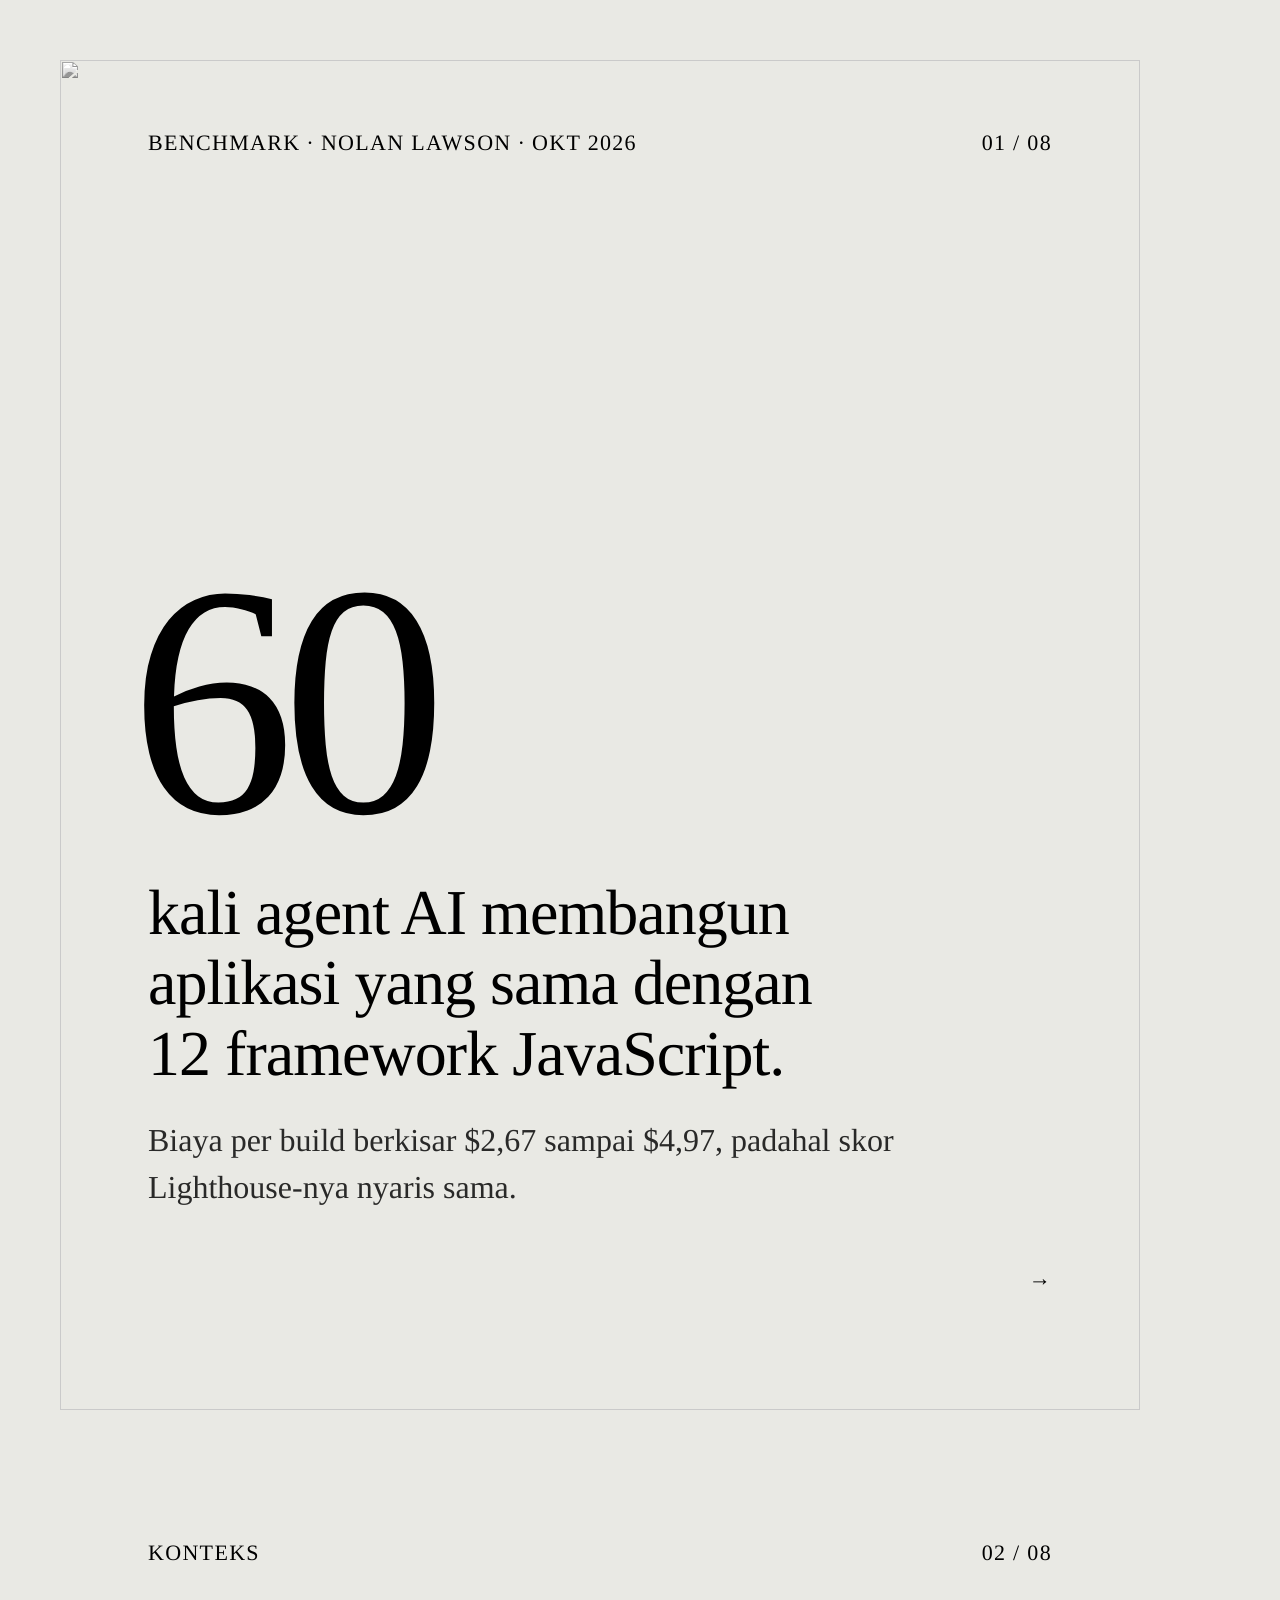
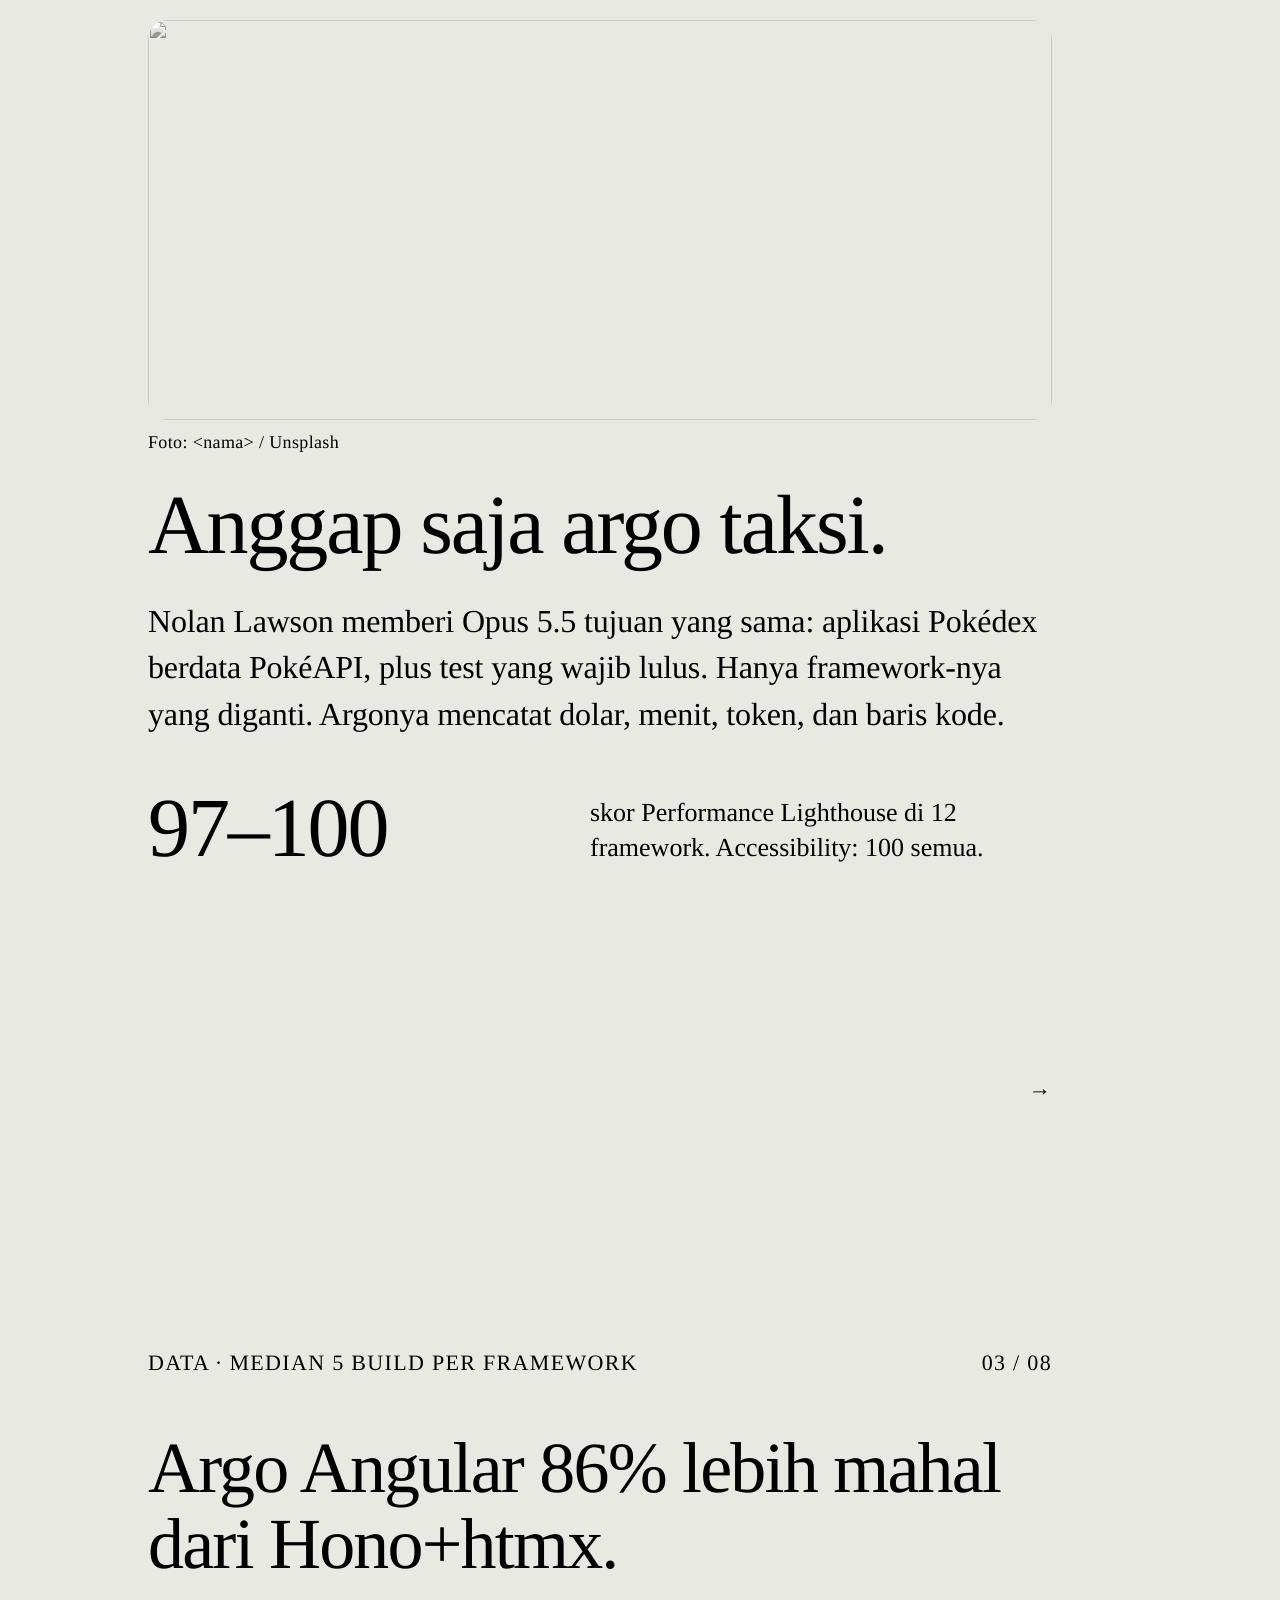
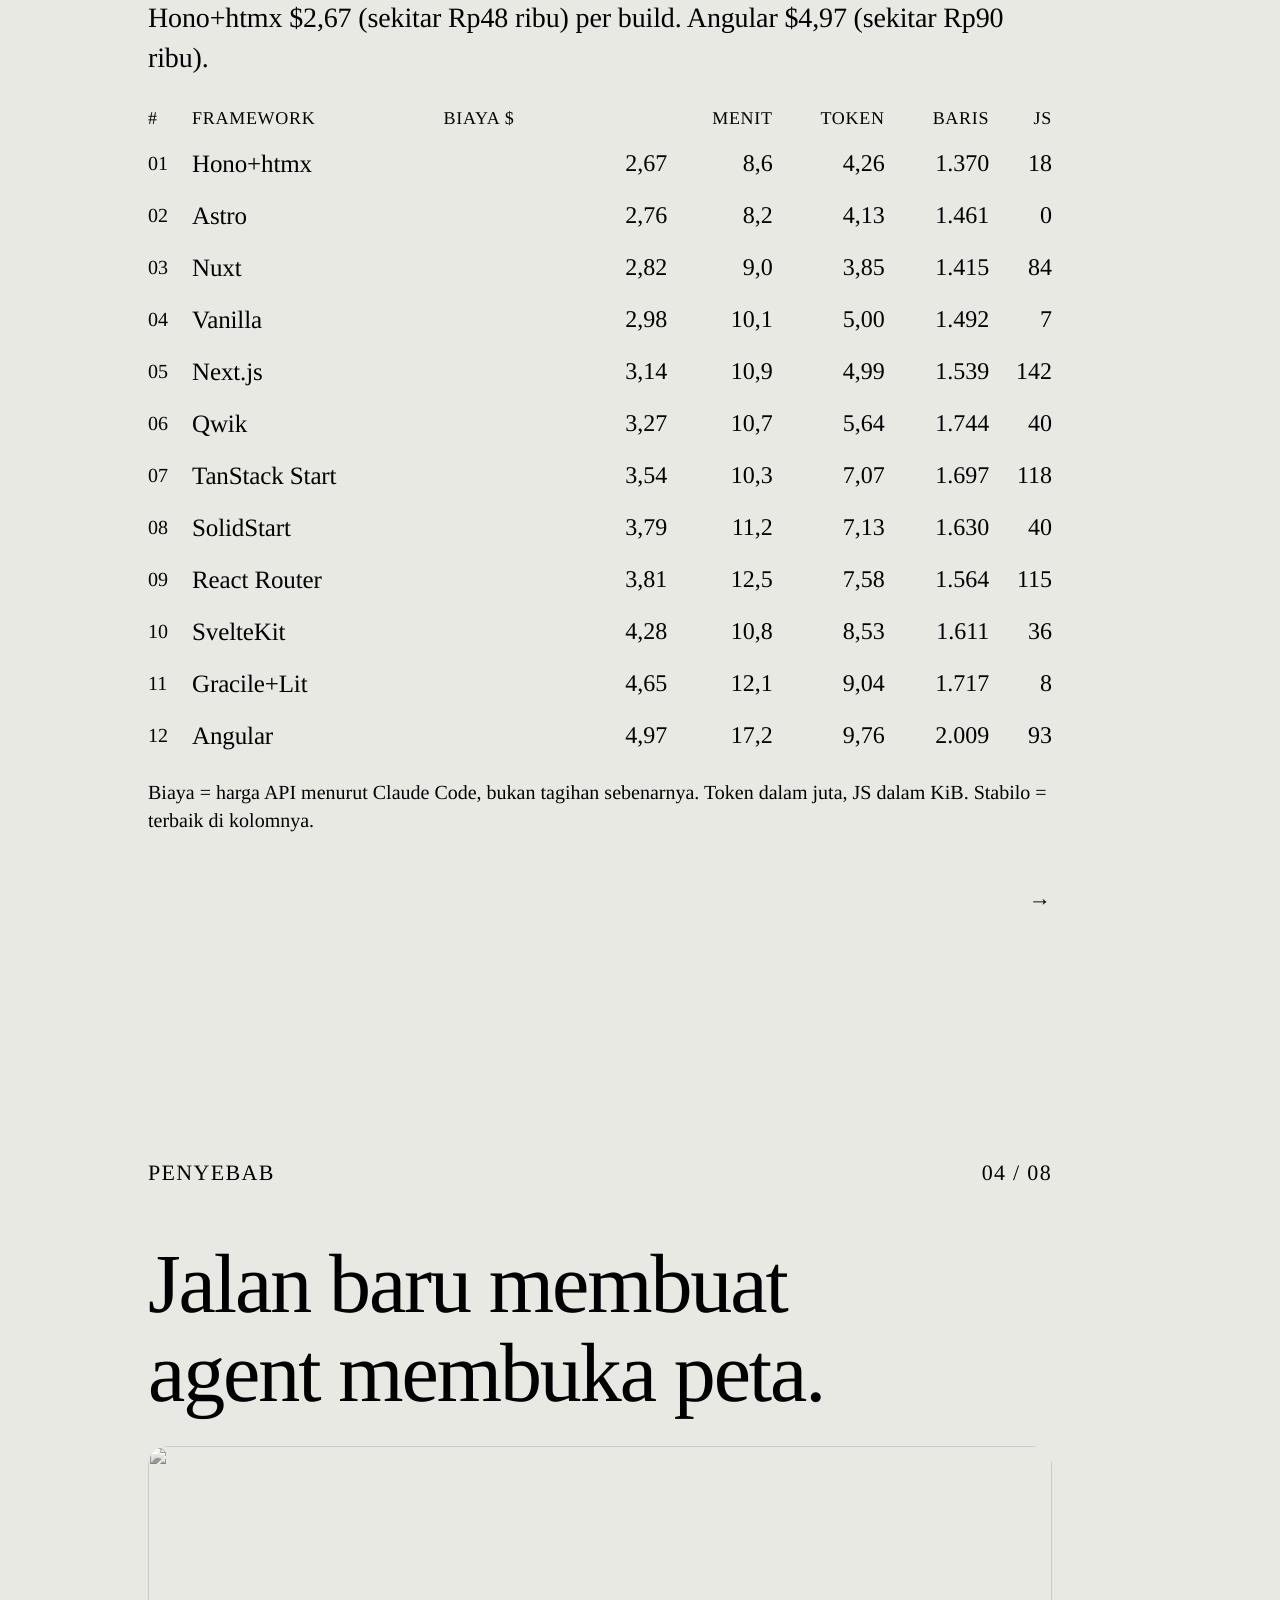
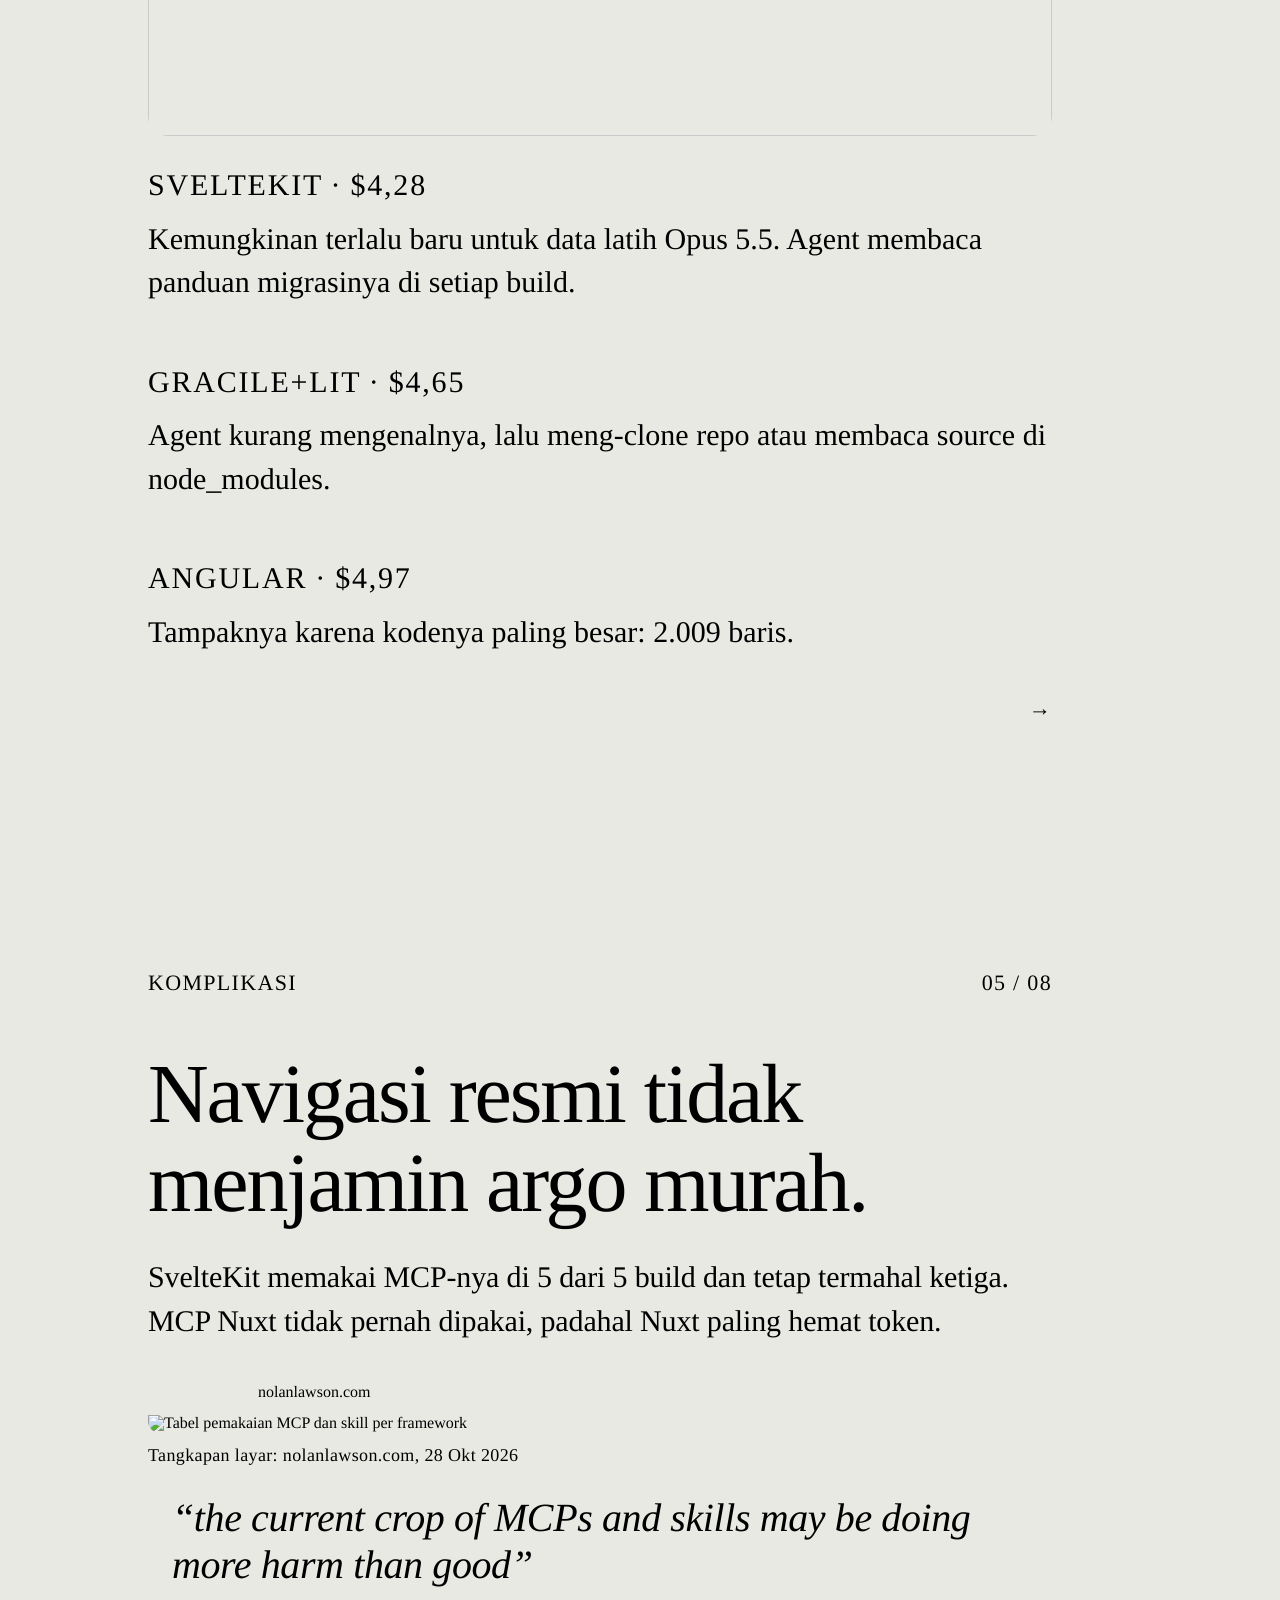
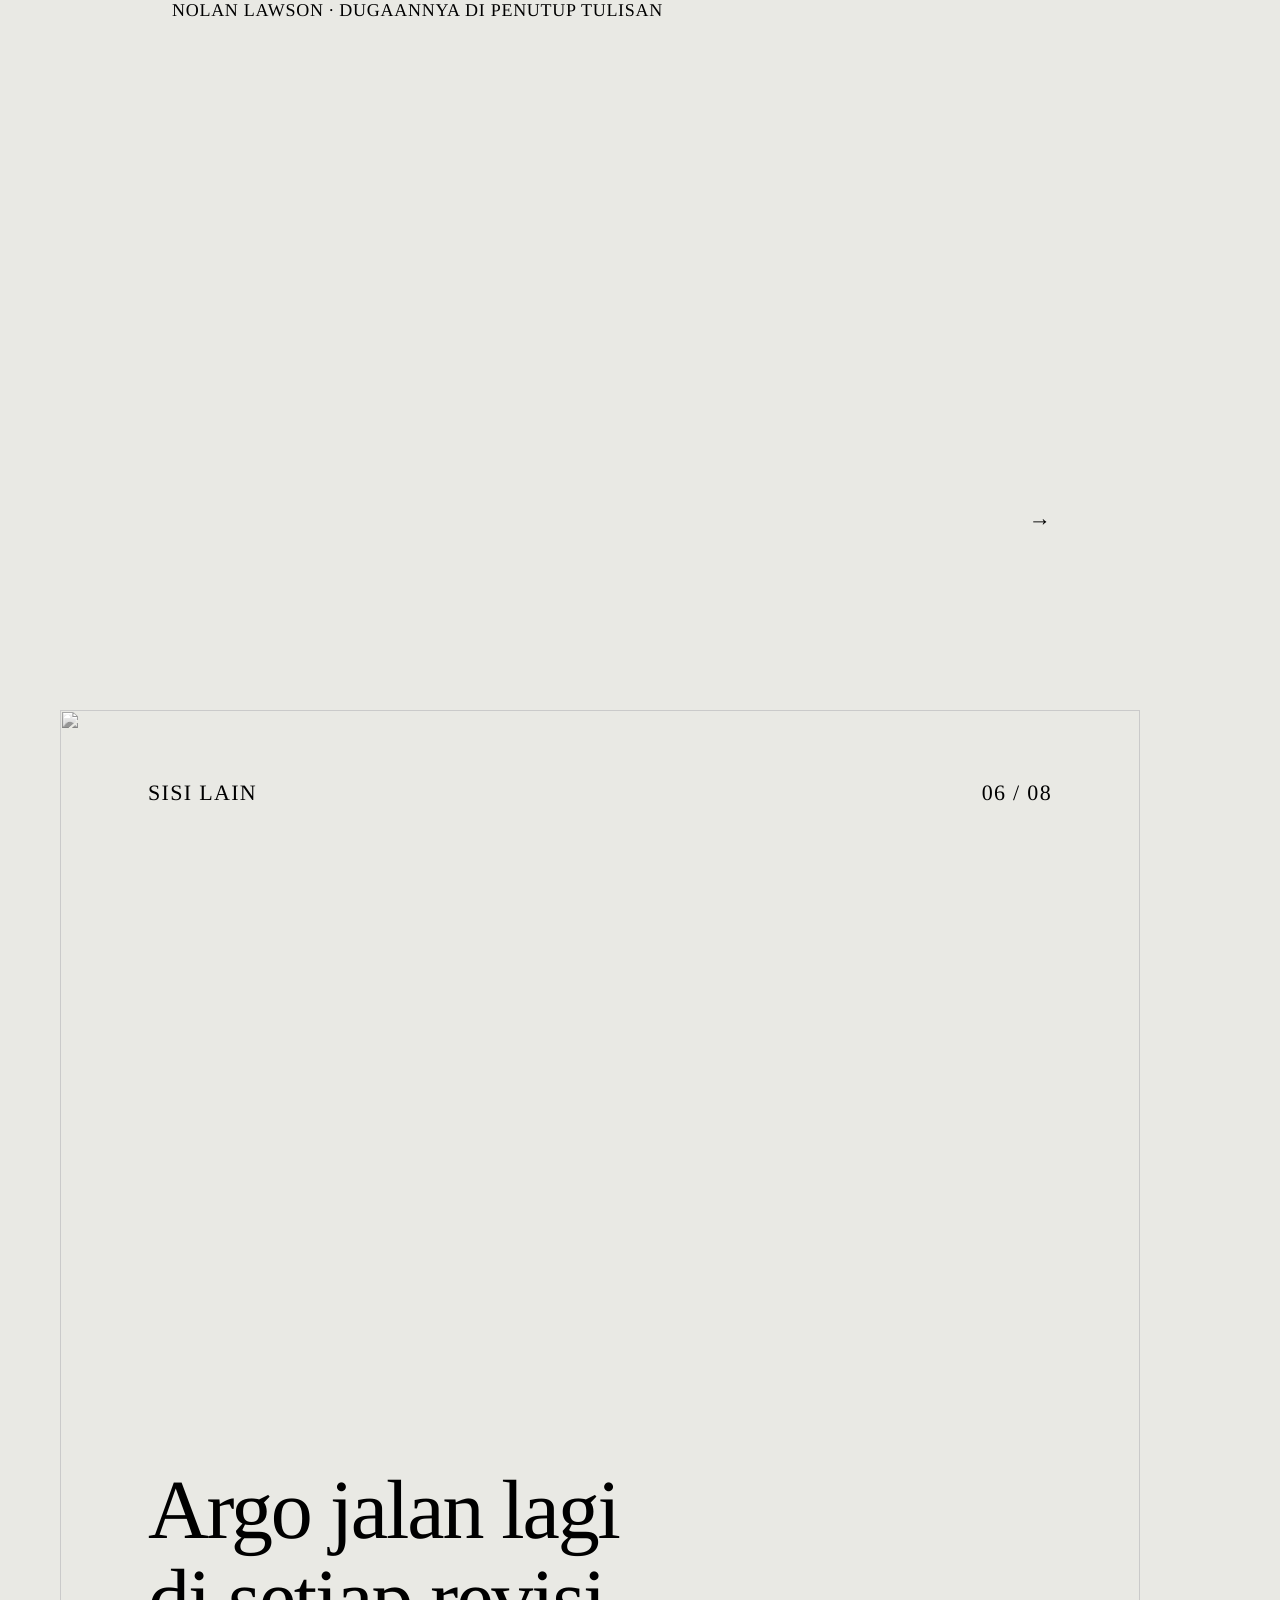
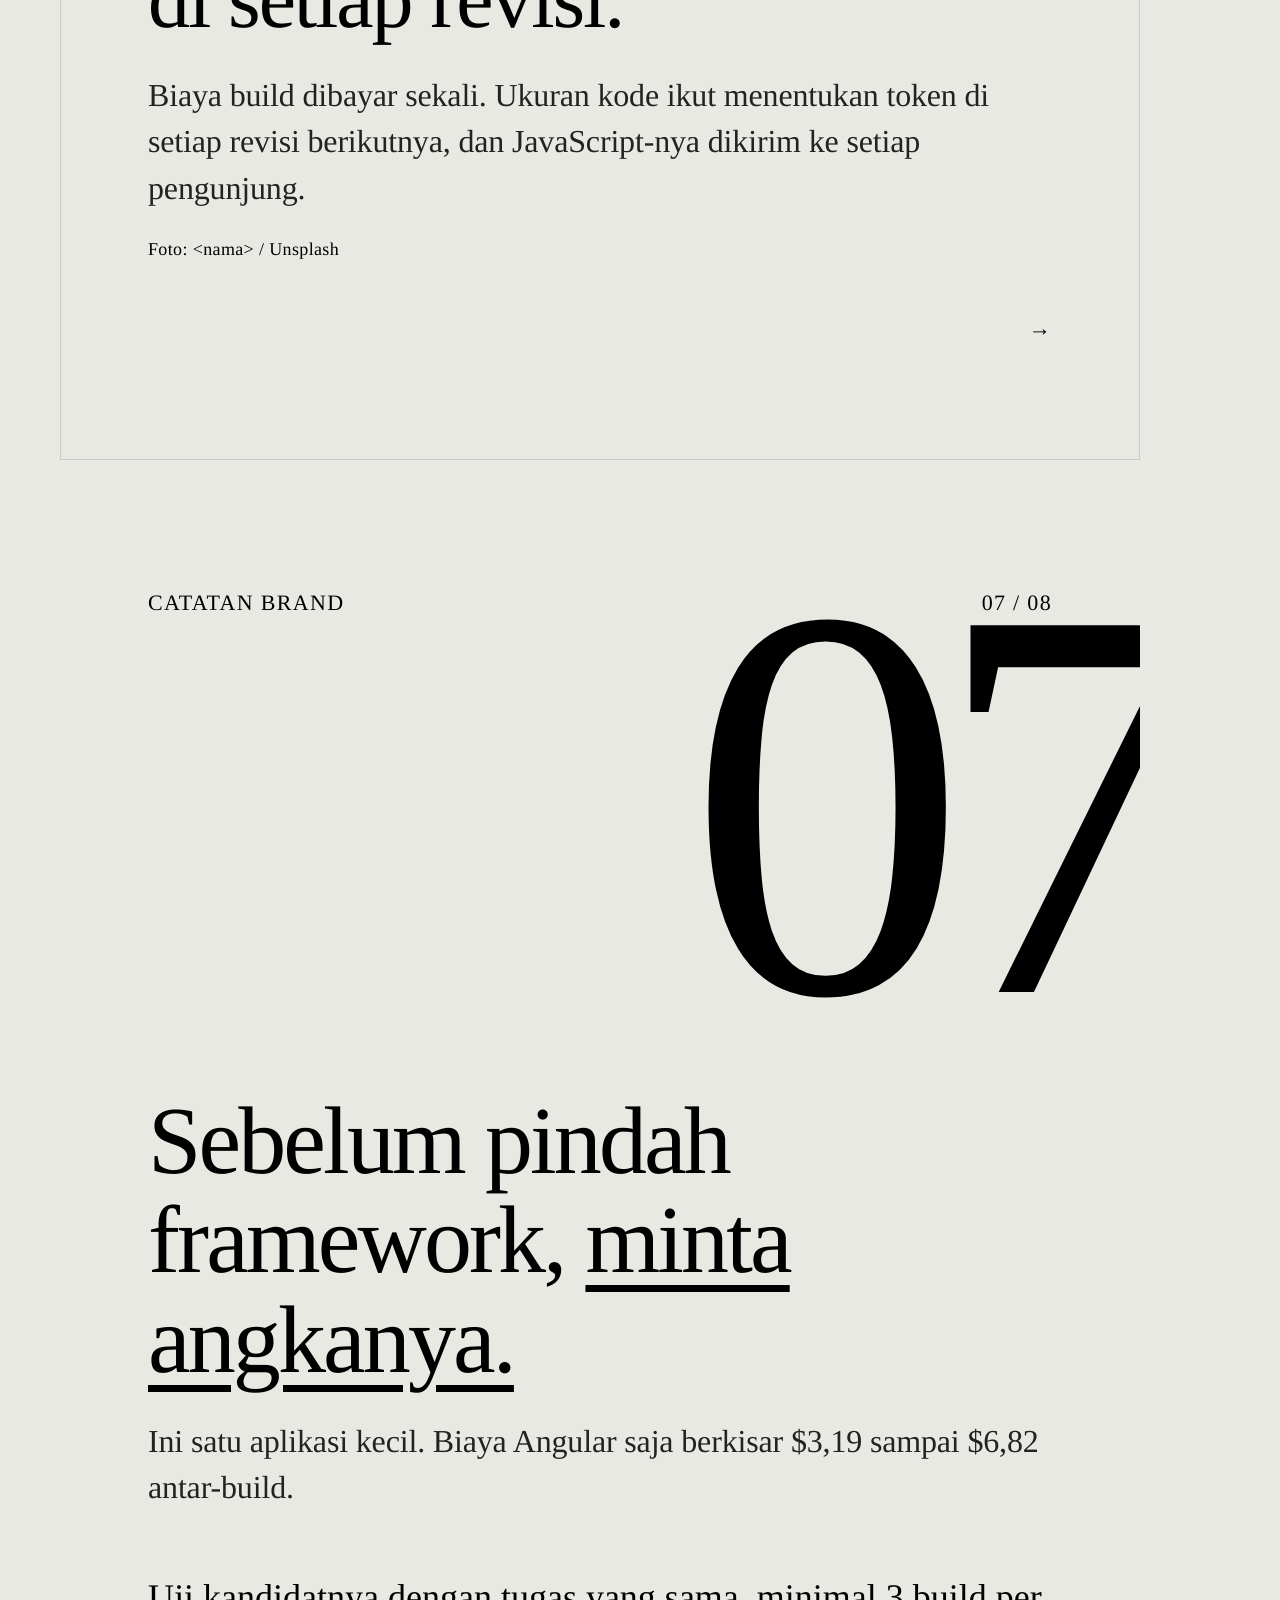
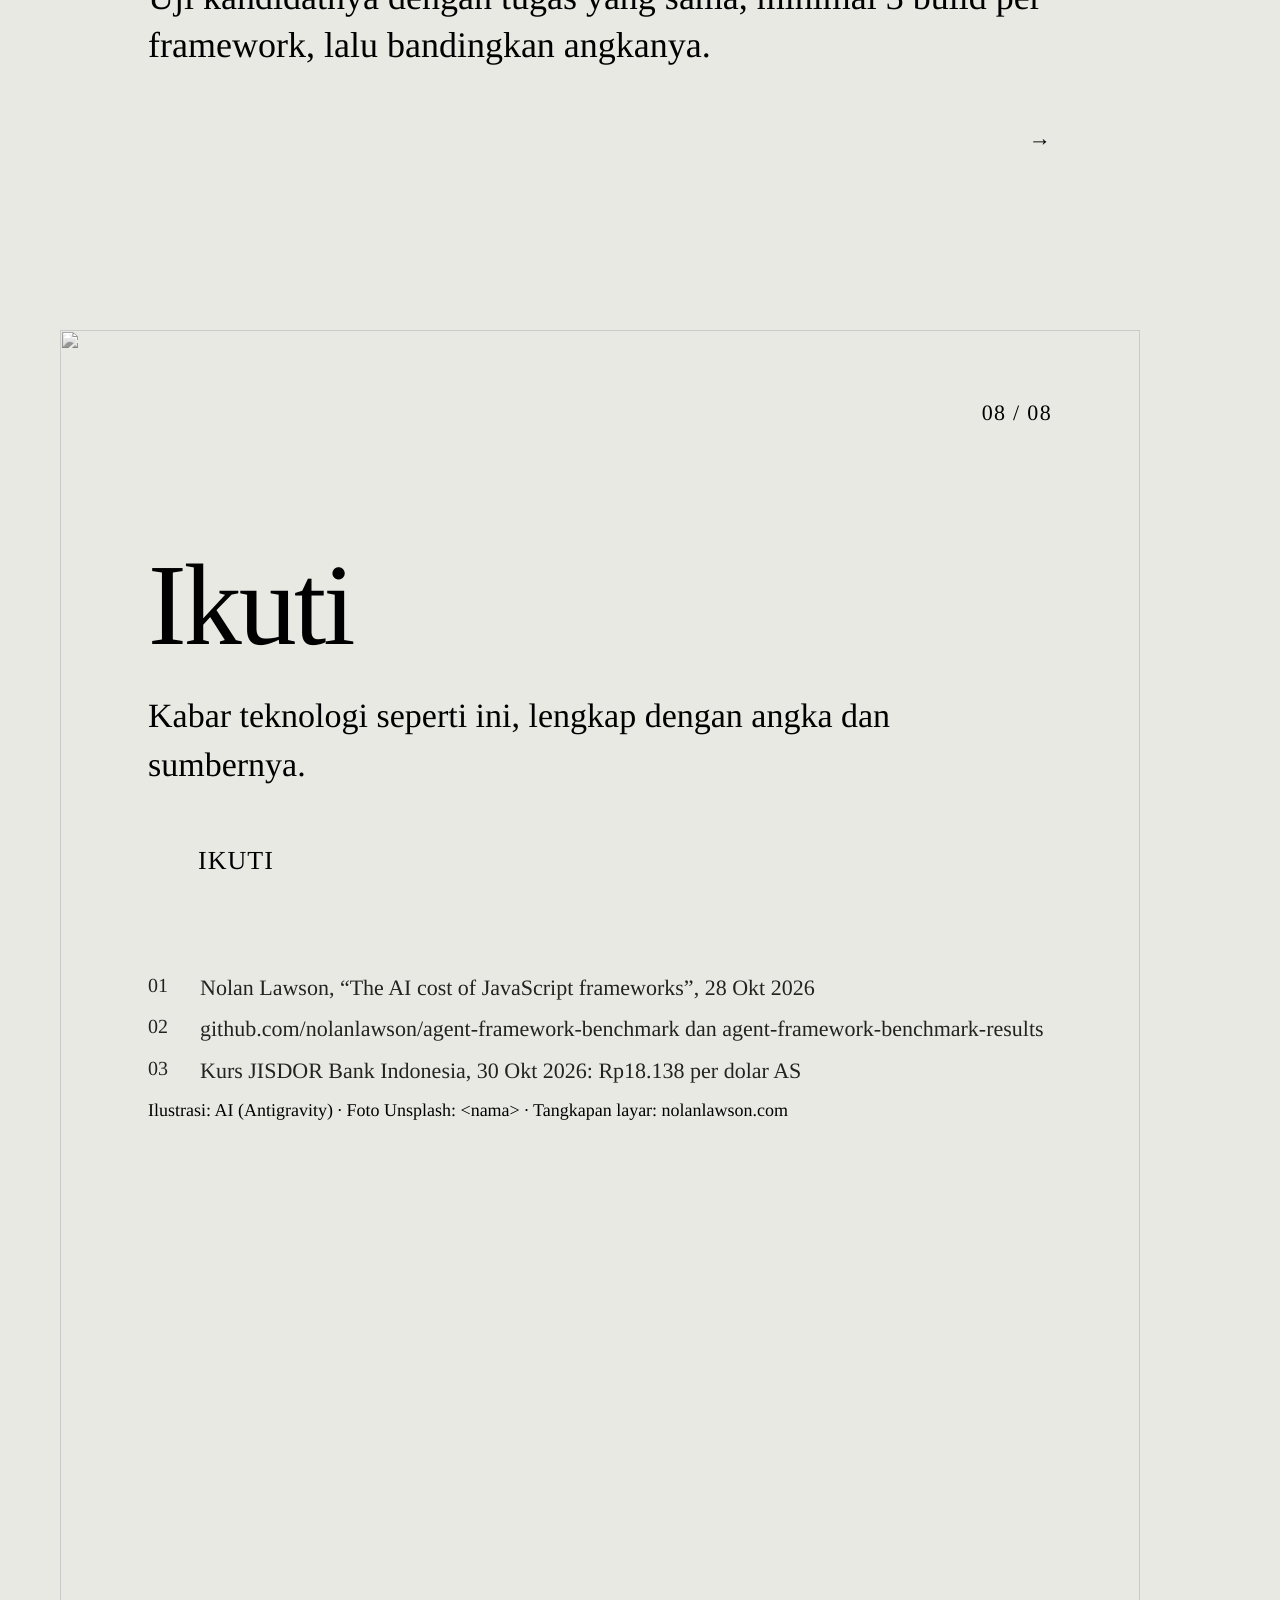
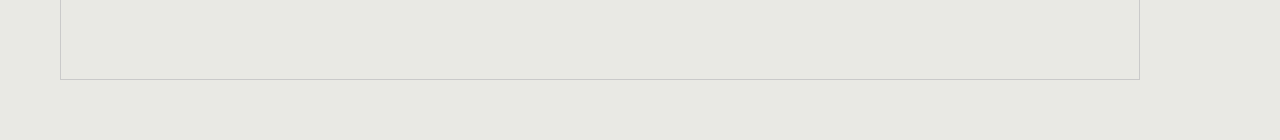
==== skills/kilas-content/templates/html/example.html @ f0574ea4 "feat: kilas-content and setup-content skills Two agent skills that plan a brand's social content and" ====
<!doctype html>
<!-- SPDX-License-Identifier: GPL-3.0-or-later -->
<!-- An 8-slide carousel for the HTML renderer (references/html-render.md), from
     references/examples/ai-cost-js-carousel.md. Copy it with scripts/new_html.py, replace
     the words and images, keep one scheme per piece. Images live in img/. -->
<html lang="id">
<head>
<meta charset="utf-8">
<title>Biaya AI tiap framework JS</title>
<link rel="stylesheet" href="brand.css">
<link rel="stylesheet" href="kit.css">
<script src="kit.js" defer></script>
</head>
<body data-scheme="SCHEME">

<!-- 01 cover: dark photo + big number (coverDark) -->
<section class="slide cover-dark" data-eyebrow="BENCHMARK · NOLAN LAWSON · OKT 2026">
  <div class="duo dark bg"><img src="img/cover.jpg" alt=""></div>
  <div class="content bottom">
    <div class="big-number">60</div>
    <p class="lines">kali agent AI membangun<br>aplikasi yang sama dengan<br>12 framework JavaScript.</p>
    <p class="lede">Biaya per build berkisar $2,67 sampai $4,97, padahal skor Lighthouse-nya nyaris sama.</p>
  </div>
</section>

<!-- 02 context: plate + headline + body + stat row -->
<section class="slide" data-eyebrow="KONTEKS">
  <div class="content">
    <div class="duo light plate"><img src="img/plate.jpg" alt=""></div>
    <p class="credit" style="margin-top:-16px">Foto: &lt;nama&gt; / Unsplash</p>
    <h2 class="h1">Anggap saja <mark>argo taksi.</mark></h2>
    <p class="body">Nolan Lawson memberi Opus 5.5 tujuan yang sama: aplikasi Pokédex berdata PokéAPI, plus test yang wajib lulus. Hanya framework-nya yang diganti. Argonya mencatat dolar, menit, token, dan baris kode.</p>
    <div class="stat-row"><div class="stat">97–100</div><p>skor Performance Lighthouse di 12 framework. Accessibility: 100 semua.</p></div>
  </div>
</section>

<!-- 03 data: consolidated table (the slide worth saving) -->
<section class="slide" data-eyebrow="DATA · MEDIAN 5 BUILD PER FRAMEWORK">
  <div class="content tight">
    <h2 class="h1 s72">Argo Angular <mark>86% lebih mahal</mark> dari Hono+htmx.</h2>
    <p class="body s28 soft" style="margin-bottom:12px">Hono+htmx $2,67 (sekitar Rp48 ribu) per build. Angular $4,97 (sekitar Rp90 ribu).</p>
    <table class="data" data-max="4.97">
      <thead><tr><th>#</th><th>Framework</th><th class="bar">Biaya $</th><th></th><th>Menit</th><th>Token</th><th>Baris</th><th>JS</th></tr></thead>
      <tbody>
        <tr class="hl strong"><td>01</td><td class="name">Hono+htmx</td><td class="bar" data-v="2.67"></td><td class="best">2,67</td><td>8,6</td><td>4,26</td><td class="best">1.370</td><td>18</td></tr>
        <tr><td>02</td><td class="name">Astro</td><td class="bar" data-v="2.76"></td><td>2,76</td><td class="best">8,2</td><td>4,13</td><td>1.461</td><td class="best">0</td></tr>
        <tr><td>03</td><td class="name">Nuxt</td><td class="bar" data-v="2.82"></td><td>2,82</td><td>9,0</td><td class="best">3,85</td><td>1.415</td><td>84</td></tr>
        <tr><td>04</td><td class="name">Vanilla</td><td class="bar" data-v="2.98"></td><td>2,98</td><td>10,1</td><td>5,00</td><td>1.492</td><td>7</td></tr>
        <tr><td>05</td><td class="name">Next.js</td><td class="bar" data-v="3.14"></td><td>3,14</td><td>10,9</td><td>4,99</td><td>1.539</td><td>142</td></tr>
        <tr><td>06</td><td class="name">Qwik</td><td class="bar" data-v="3.27"></td><td>3,27</td><td>10,7</td><td>5,64</td><td>1.744</td><td>40</td></tr>
        <tr><td>07</td><td class="name">TanStack Start</td><td class="bar" data-v="3.54"></td><td>3,54</td><td>10,3</td><td>7,07</td><td>1.697</td><td>118</td></tr>
        <tr><td>08</td><td class="name">SolidStart</td><td class="bar" data-v="3.79"></td><td>3,79</td><td>11,2</td><td>7,13</td><td>1.630</td><td>40</td></tr>
        <tr><td>09</td><td class="name">React Router</td><td class="bar" data-v="3.81"></td><td>3,81</td><td>12,5</td><td>7,58</td><td>1.564</td><td>115</td></tr>
        <tr><td>10</td><td class="name">SvelteKit</td><td class="bar" data-v="4.28"></td><td>4,28</td><td>10,8</td><td>8,53</td><td>1.611</td><td>36</td></tr>
        <tr><td>11</td><td class="name">Gracile+Lit</td><td class="bar" data-v="4.65"></td><td>4,65</td><td>12,1</td><td>9,04</td><td>1.717</td><td>8</td></tr>
        <tr class="pr strong"><td>12</td><td class="name">Angular</td><td class="bar" data-v="4.97"></td><td>4,97</td><td>17,2</td><td>9,76</td><td>2.009</td><td>93</td></tr>
      </tbody>
    </table>
    <p class="table-note">Biaya = harga API menurut Claude Code, bukan tagihan sebenarnya. Token dalam juta, JS dalam KiB. Stabilo = terbaik di kolomnya.</p>
  </div>
</section>

<!-- 04 cause: image beside labelled items (splitPlate + labelledItems) -->
<section class="slide" data-eyebrow="PENYEBAB">
  <div class="content">
    <h2 class="h1">Jalan baru membuat<br>agent <mark>membuka peta.</mark></h2>
    <div class="duo light plate" style="height:290px"><img src="img/items.jpg" alt=""></div>
    <div class="items">
      <div><p class="label">SvelteKit · $4,28</p><p>Kemungkinan terlalu baru untuk data latih Opus 5.5. Agent membaca panduan migrasinya di setiap build.</p></div>
      <div><p class="label">Gracile+Lit · $4,65</p><p>Agent kurang mengenalnya, lalu meng-clone repo atau membaca source di node_modules.</p></div>
      <div><p class="label">Angular · $4,97</p><p>Tampaknya karena kodenya paling besar: 2.009 baris.</p></div>
    </div>
  </div>
</section>

<!-- 05 evidence: screenshot in a browser window, with marks, and a quote -->
<section class="slide" data-eyebrow="KOMPLIKASI">
  <div class="content">
    <h2 class="h1">Navigasi resmi <mark>tidak menjamin</mark> argo murah.</h2>
    <p class="body s30">SvelteKit memakai MCP-nya di 5 dari 5 build dan tetap termahal ketiga. MCP Nuxt tidak pernah dipakai, padahal Nuxt paling hemat token.</p>
    <figure class="artefact window" data-url="nolanlawson.com" data-marks="[[128,204],[488,564]]">
      <div class="frame"><img src="img/shot.png" alt="Tabel pemakaian MCP dan skill per framework"></div>
      <figcaption class="credit">Tangkapan layar: nolanlawson.com, 28 Okt 2026</figcaption>
    </figure>
    <blockquote class="q"><p>“the current crop of MCPs and skills may be doing more harm than good”</p><cite>Nolan Lawson · dugaannya di penutup tulisan</cite></blockquote>
  </div>
</section>

<!-- 06 the turn: full-bleed photo (fullBleed) -->
<section class="slide full-bleed" data-eyebrow="SISI LAIN">
  <div class="duo dark bg"><img src="img/full.jpg" alt=""></div>
  <div class="content bottom">
    <h2 class="h1">Argo <mark>jalan lagi</mark><br>di setiap revisi.</h2>
    <p class="body" style="opacity:.85">Biaya build dibayar sekali. Ukuran kode ikut menentukan token di setiap revisi berikutnya, dan JavaScript-nya dikirim ke setiap pengunjung.</p>
    <p class="credit">Foto: &lt;nama&gt; / Unsplash</p>
  </div>
</section>

<!-- 07 opinion: statement on the highlight ground, with a giant faint number -->
<section class="slide statement" data-bg="highlight" data-eyebrow="CATATAN BRAND">
  <div class="decor-index top">07</div>
  <div class="content bottom">
    <h2 class="h1">Sebelum pindah<br>framework, <u>minta</u><br><u>angkanya.</u></h2>
    <p class="body" style="opacity:.85">Ini satu aplikasi kecil. Biaya Angular saja berkisar $3,19 sampai $6,82 antar-build.</p>
    <div class="rule-mark"></div>
    <p class="tip-line">Uji kandidatnya dengan tugas yang sama, minimal 3 build per framework, lalu bandingkan angkanya.</p>
  </div>
</section>

<!-- 08 close: dark, the logo from brand.css, one CTA, every source and credit -->
<section class="slide close">
  <div class="duo dark bg"><img src="img/close.jpg" alt=""></div>
  <div class="content">
    <div class="logo"></div>
    <h2 class="cta-head">Ikuti <span class="handle"></span></h2>
    <p class="promise">Kabar teknologi seperti ini, lengkap dengan angka dan sumbernya.</p>
    <div class="pill">IKUTI <span class="handle-up"></span></div>
    <div class="sources">
      <p class="label"></p>
      <ol>
        <li>Nolan Lawson, “The AI cost of JavaScript frameworks”, 28 Okt 2026</li>
        <li>github.com/nolanlawson/agent-framework-benchmark dan agent-framework-benchmark-results</li>
        <li>Kurs JISDOR Bank Indonesia, 30 Okt 2026: Rp18.138 per dolar AS</li>
      </ol>
      <p class="credits">Ilustrasi: AI (Antigravity) · Foto Unsplash: &lt;nama&gt; · Tangkapan layar: nolanlawson.com</p>
    </div>
  </div>
</section>

</body>
</html>
---- skills/kilas-content/templates/html/kit.css ----
/* SPDX-License-Identifier: GPL-3.0-or-later */
/* Slide kit for the HTML renderer. Pair it with brand.css (scripts/brand_css.py) and
   kit.js. Every layout here mirrors a helper in scripts/figma-helpers.js; the class names
   are listed in references/html-render.md. 1080 × 1350 px slides, 88 px margins. */

* { box-sizing: border-box; margin: 0; padding: 0; }
html, body { background: #e9e9e4; }
body { display: flex; flex-wrap: wrap; gap: 60px; padding: 60px; font-family: var(--f-body), system-ui, sans-serif; -webkit-font-smoothing: antialiased; text-rendering: geometricPrecision; }
body.only { padding: 0; gap: 0; background: transparent; }
img { display: block; }

/* ---- grounds: kit.js puts one class on each slide; each maps the scheme's precomputed
   contrast decisions (brand.css) onto the generic variables the layouts use ---- */
.g-ground { --bg: var(--g-ground-bg); --ink: var(--g-ground-ink); --soft: var(--g-ground-soft); --rule: var(--g-ground-rule); --done: var(--g-ground-done); --rest: var(--g-ground-rest); --cur: var(--g-ground-cur); --cue: var(--g-ground-cue); --accent: var(--g-ground-accent); --faint: var(--g-ground-faint); --mk-bg: var(--g-ground-mk-bg); --mk-color: var(--g-ground-mk-color); --mk-style: var(--g-ground-mk-style); --mk-line: var(--g-ground-mk-line); --c-color: var(--g-ground-c-color); --c-style: var(--g-ground-c-style); --u-color: var(--g-ground-u-color); --pill-bg: var(--g-ground-pill-bg); --pill-ink: var(--g-ground-pill-ink); }
.g-dark { --bg: var(--g-dark-bg); --ink: var(--g-dark-ink); --soft: var(--g-dark-soft); --rule: var(--g-dark-rule); --done: var(--g-dark-done); --rest: var(--g-dark-rest); --cur: var(--g-dark-cur); --cue: var(--g-dark-cue); --accent: var(--g-dark-accent); --faint: var(--g-dark-faint); --mk-bg: var(--g-dark-mk-bg); --mk-color: var(--g-dark-mk-color); --mk-style: var(--g-dark-mk-style); --mk-line: var(--g-dark-mk-line); --c-color: var(--g-dark-c-color); --c-style: var(--g-dark-c-style); --u-color: var(--g-dark-u-color); --pill-bg: var(--g-dark-pill-bg); --pill-ink: var(--g-dark-pill-ink); }
.g-highlight { --bg: var(--g-highlight-bg); --ink: var(--g-highlight-ink); --soft: var(--g-highlight-soft); --rule: var(--g-highlight-rule); --done: var(--g-highlight-done); --rest: var(--g-highlight-rest); --cur: var(--g-highlight-cur); --cue: var(--g-highlight-cue); --accent: var(--g-highlight-accent); --faint: var(--g-highlight-faint); --mk-bg: var(--g-highlight-mk-bg); --mk-color: var(--g-highlight-mk-color); --mk-style: var(--g-highlight-mk-style); --mk-line: var(--g-highlight-mk-line); --c-color: var(--g-highlight-c-color); --c-style: var(--g-highlight-c-style); --u-color: var(--g-highlight-u-color); --pill-bg: var(--g-highlight-pill-bg); --pill-ink: var(--g-highlight-pill-ink); }
.g-primary { --bg: var(--g-primary-bg); --ink: var(--g-primary-ink); --soft: var(--g-primary-soft); --rule: var(--g-primary-rule); --done: var(--g-primary-done); --rest: var(--g-primary-rest); --cur: var(--g-primary-cur); --cue: var(--g-primary-cue); --accent: var(--g-primary-accent); --faint: var(--g-primary-faint); --mk-bg: var(--g-primary-mk-bg); --mk-color: var(--g-primary-mk-color); --mk-style: var(--g-primary-mk-style); --mk-line: var(--g-primary-mk-line); --c-color: var(--g-primary-c-color); --c-style: var(--g-primary-c-style); --u-color: var(--g-primary-u-color); --pill-bg: var(--g-primary-pill-bg); --pill-ink: var(--g-primary-pill-ink); }

.slide { position: relative; width: 1080px; height: 1350px; overflow: hidden; flex: none; background: var(--bg); color: var(--ink); font-family: var(--f-body); font-weight: var(--w-body); }

/* ---- chrome, added by kit.js ---- */
.kit-head, .kit-foot { position: absolute; left: 88px; right: 88px; display: flex; justify-content: space-between; font-family: var(--f-label); font-size: 22px; line-height: 1.2; text-transform: uppercase; color: var(--soft); z-index: 3; }
.kit-head { top: 70px; letter-spacing: .06em; }
.kit-rule { position: absolute; left: 88px; right: 88px; top: 116px; height: 1px; background: var(--rule); z-index: 3; }
.kit-foot { top: 1208px; letter-spacing: .04em; text-transform: none; }
.kit-foot .cue { color: var(--cue); letter-spacing: .06em; text-transform: uppercase; }
.kit-foot .arrow { font-family: var(--f-arrow); }
.kit-progress { position: absolute; left: 88px; right: 88px; top: 1262px; display: flex; gap: 8px; z-index: 3; }
.kit-progress i { flex: 1; height: 6px; border-radius: 3px; background: var(--rest); }
.kit-progress i.done { background: var(--done); }
.kit-progress i.cur { background: var(--cur); }

/* ---- content area ---- */
.content { position: absolute; left: 88px; right: 88px; top: 150px; bottom: 170px; display: flex; flex-direction: column; gap: 28px; z-index: 2; }
.content.bottom { justify-content: flex-end; bottom: 200px; }
.content.center { justify-content: center; }
.content.tight { gap: 16px; }
.content.loose { gap: 44px; }
.grow { flex: 1; }

/* ---- type ---- */
.h1 { font-family: var(--f-display); font-weight: var(--w-display); font-size: 84px; line-height: 1.06; letter-spacing: -.025em; color: var(--ink); }
.h1.s64 { font-size: 64px; } .h1.s72 { font-size: 72px; } .h1.s96 { font-size: 96px; line-height: 1.04; letter-spacing: -.03em; } .h1.s110 { font-size: 110px; line-height: 1; letter-spacing: -.03em; } .h1.s120 { font-size: 120px; line-height: 1; letter-spacing: -.03em; }
mark, .h1 mark { color: var(--mk-color); background: linear-gradient(transparent 52%, var(--mk-bg) 52%, var(--mk-bg) 90%, transparent 90%); font-style: var(--mk-style); text-decoration: var(--mk-line); text-decoration-thickness: .07em; text-underline-offset: .14em; padding: 0 .1em; margin: 0 -.1em; -webkit-box-decoration-break: clone; box-decoration-break: clone; }
.h1 em, .italic { font-family: var(--f-display-italic); font-weight: var(--w-display-italic); font-style: italic; }
.h1 .c { color: var(--c-color); font-style: var(--c-style); }
.h1 u { text-decoration-color: var(--u-color); text-decoration-thickness: .07em; text-underline-offset: .14em; }
.lines { font-family: var(--f-display-regular); font-weight: var(--w-display-regular); font-size: 64px; line-height: 1.1; letter-spacing: -.015em; }
.body { font-size: 32px; line-height: 1.45; letter-spacing: -.005em; }
.body.s30 { font-size: 30px; } .body.s28 { font-size: 28px; } .body.s34 { font-size: 34px; }
.lede { font-size: 32px; line-height: 1.45; opacity: .82; max-width: 840px; }
.soft { color: var(--soft); }
.label { font-family: var(--f-label); font-size: 20px; letter-spacing: .06em; text-transform: uppercase; color: var(--soft); }
.label.accent { color: var(--accent); }
.credit { font-family: var(--f-label); font-size: 18px; letter-spacing: .02em; color: var(--soft); }
.big-number { font-family: var(--f-display); font-weight: var(--w-display); font-size: 330px; line-height: .9; letter-spacing: -.04em; color: var(--accent); margin-left: -18px; }
.kicker { font-family: var(--f-label); font-size: 26px; letter-spacing: .06em; text-transform: uppercase; opacity: .72; }

/* ---- images: duotone in the scheme's pair; .raw keeps colour (screenshots) ---- */
.duo { position: relative; overflow: hidden; background: var(--duo-hi); border-radius: 20px; flex: none; }
.duo img { position: absolute; inset: 0; width: 100%; height: 100%; object-fit: cover; filter: grayscale(1) contrast(1.15); mix-blend-mode: multiply; }
.duo::after { content: ''; position: absolute; inset: 0; background: var(--duo-lo); mix-blend-mode: lighten; pointer-events: none; }
.duo.light { --duo-hi: var(--duo-light-hi); --duo-lo: var(--duo-light-lo); }
.duo.dark { --duo-hi: var(--duo-dark-hi); --duo-lo: var(--duo-dark-lo); }
.duo.raw img { filter: none; mix-blend-mode: normal; } .duo.raw::after { display: none; }
.plate { width: 100%; height: 400px; }
.bg { position: absolute !important; inset: 0; border-radius: 0; z-index: 0; }
.scrim { position: absolute; inset: 0; z-index: 1; background: linear-gradient(to bottom, rgb(var(--c-dark-rgb) / .35) 0%, rgb(var(--c-dark-rgb) / .5) 30%, rgb(var(--c-dark-rgb) / .86) 56%, rgb(var(--c-dark-rgb) / .97) 75%, rgb(var(--c-dark-rgb) / .99) 100%); }
.scrim.soft { background: linear-gradient(to bottom, rgb(var(--c-dark-rgb) / .45) 0%, rgb(var(--c-dark-rgb) / .62) 35%, rgb(var(--c-dark-rgb) / .88) 60%, rgb(var(--c-dark-rgb) / .97) 100%); }
.scrim.close { background: linear-gradient(to bottom, rgb(var(--c-dark-rgb) / .7) 0%, rgb(var(--c-dark-rgb) / .86) 40%, rgb(var(--c-dark-rgb) / .95) 75%, rgb(var(--c-dark-rgb) / .98) 100%); }
.scrim.top { bottom: auto; height: 260px; background: linear-gradient(to bottom, rgb(var(--c-dark-rgb) / .6), rgb(var(--c-dark-rgb) / 0)); }

/* ---- covers ---- */
.cover-split .top-photo { position: absolute; left: 0; top: 0; width: 1080px; height: 700px; border-radius: 0; }
.cover-split .top-photo .credit { position: absolute; right: 88px; bottom: 22px; color: var(--c-ondark); opacity: .85; z-index: 2; }
.cover-split .content { top: 736px; }
.cover-split .big-number { font-size: 200px; color: var(--c-primary); margin-left: -10px; }
.cover-quote .qmark { font-family: var(--f-display-italic); font-style: italic; font-size: 240px; line-height: .6; color: var(--accent); height: 110px; }
.cover-quote .quote { font-family: var(--f-display-italic); font-style: italic; font-weight: var(--w-display-italic); font-size: 72px; line-height: 1.1; letter-spacing: -.015em; }
.cover-quote .who { display: flex; align-items: center; gap: 28px; }
.cover-quote .who .duo { width: 120px; height: 120px; border-radius: 60px; }
.cover-quote .who b { display: block; font-size: 30px; font-weight: var(--w-body-bold); }
.cover-chart .source { margin-top: auto; }

/* ---- data ---- */
.stat-row { display: grid; grid-template-columns: 410px 1fr; gap: 32px; align-items: start; border-top: 1px solid var(--rule); padding-top: 22px; }
.stat { font-family: var(--f-display); font-weight: var(--w-display); font-size: 84px; line-height: 1; letter-spacing: -.025em; color: var(--accent); }
.stat-row p { font-size: 26px; line-height: 1.35; color: var(--soft); padding-top: 8px; }
table.data { width: 100%; border-collapse: collapse; font-family: var(--f-label); font-size: 24px; }
table.data th { font-size: 18px; letter-spacing: .04em; text-transform: uppercase; color: var(--soft); font-weight: 400; text-align: right; padding: 0 0 10px; border-bottom: 2px solid var(--ink); }
table.data th:first-child, table.data th:nth-child(2), table.data th.bar { text-align: left; }
table.data td { height: 52px; text-align: right; border-bottom: 1px solid var(--rule); white-space: nowrap; }
table.data tr:last-child td { border-bottom: 0; }
table.data td:first-child { text-align: left; width: 44px; font-size: 20px; color: var(--soft); }
table.data td.name { text-align: left; font-family: var(--f-body); font-weight: var(--w-body-medium); font-size: 25px; letter-spacing: -.005em; }
table.data tr.strong td.name { font-weight: var(--w-body-bold); }
table.data td.bar { text-align: left; width: 140px; padding-left: 8px; }
table.data td.bar i { display: block; height: 16px; border-radius: 3px; width: calc(120px * var(--v, 0)); background: var(--c-muted-dark); }
table.data tr.hl td.bar i { background: var(--c-highlight); } table.data tr.pr td.bar i { background: var(--c-primary); }
table.data td.best span { background: linear-gradient(transparent 48%, var(--best-bg) 48%); color: var(--best-color); padding: 0 6px; margin-right: -6px; }
.table-note { font-size: 20px; line-height: 1.4; color: var(--soft); }
.bars { display: flex; flex-direction: column; position: relative; }
.bar-row { display: flex; align-items: center; height: var(--row, 64px); }
.bar-row b { width: 230px; flex: none; font-size: 26px; font-weight: var(--w-body-medium); }
.bar-row.hl b, .bar-row.pr b { font-weight: var(--w-body-bold); }
.bar-row .track { flex: 1; display: flex; align-items: center; gap: 12px; height: 100%; border-left: 2px solid var(--ink); }
.bar-row .track i { height: 30px; border-radius: 0 4px 4px 0; background: var(--c-muted-dark); width: calc((100% - 130px) * var(--v, 0)); flex: none; }
.bar-row.hl .track i { background: var(--c-highlight); } .bar-row.pr .track i { background: var(--c-primary); }
.bar-row .track span { font-family: var(--f-label); font-size: 24px; }
.bars .ref { position: absolute; top: -26px; bottom: -6px; border-left: 2px dashed var(--ink); opacity: .55; }
.bars .ref span { position: absolute; top: -4px; left: 8px; font-family: var(--f-label); font-size: 16px; white-space: nowrap; }
.columns { position: relative; height: var(--h, 420px); margin-left: 78px; display: flex; align-items: flex-end; gap: var(--gap, 2px); border-bottom: 2px solid var(--ink); }
.columns > i { flex: 1; height: calc(100% * var(--v, 0)); background: var(--c-muted-dark); }
.columns > i.hl { background: var(--c-primary); }
.columns .grid { position: absolute; left: 0; right: 0; border-top: 1px solid var(--rule); }
.columns .axis { position: absolute; left: -78px; width: 66px; text-align: right; font-family: var(--f-label); font-size: 16px; color: var(--soft); transform: translateY(-50%); }
.columns .ref { position: absolute; left: 0; right: 0; border-top: 2px dashed var(--ink); opacity: .55; }
.columns .ref span { position: absolute; left: 8px; top: -26px; font-family: var(--f-label); font-size: 16px; }
.columns .val { position: absolute; transform: translate(-50%, -130%); font-family: var(--f-label); font-size: 22px; color: var(--c-primary); white-space: nowrap; }
.columns-x { display: flex; justify-content: space-between; margin-left: 78px; font-family: var(--f-label); font-size: 16px; color: var(--soft); margin-top: -16px; }
.bigstat { font-family: var(--f-display); font-weight: var(--w-display); font-size: 300px; line-height: .92; letter-spacing: -.04em; color: var(--accent); margin-left: -10px; }
.versus { position: relative; display: grid; grid-template-columns: 1fr 1fr; gap: 40px; height: var(--h, 420px); }
.versus > div { border-radius: 20px; padding: 30px 32px; background: var(--c-surface); color: var(--on-surface); }
.versus > div:nth-child(2) { background: var(--c-primary); color: var(--on-primary); }
.versus .k { font-family: var(--f-label); font-size: 18px; letter-spacing: .06em; text-transform: uppercase; opacity: .7; }
.versus .num { font-family: var(--f-display); font-weight: var(--w-display); font-size: 128px; line-height: 1.1; letter-spacing: -.03em; color: var(--accent-on-surface); margin: 14px 0 18px -2px; }
.versus > div:nth-child(2) .num { color: var(--accent-on-primary); }
.versus p { font-size: 26px; line-height: 1.35; }
.versus .vs { position: absolute; left: 50%; top: 50%; transform: translate(-50%, -50%); width: 72px; height: 72px; border-radius: 50%; background: var(--c-highlight); color: var(--on-highlight); font-weight: var(--w-body-bold); font-size: 26px; line-height: 72px; text-align: center; }
.dots { display: grid; grid-template-columns: repeat(var(--cols, 20), 1fr); gap: 12px; width: var(--w, 904px); }
.dots i { aspect-ratio: 1; border-radius: 50%; background: var(--rule); }
.dots i.on { background: var(--c-primary); }
.cards { display: grid; grid-auto-flow: column; grid-auto-columns: 1fr; gap: 20px; }
.cards > div { background: var(--c-surface); color: var(--on-surface); border-radius: 20px; padding: 30px 32px; min-height: 262px; }
.cards .k { font-family: var(--f-label); font-size: 18px; letter-spacing: .06em; text-transform: uppercase; opacity: .7; }
.cards .num { font-family: var(--f-display); font-weight: var(--w-display); font-size: 88px; line-height: 1.1; letter-spacing: -.025em; color: var(--accent-on-surface); margin: 10px 0 14px; }
.cards b { display: block; font-size: 26px; font-weight: var(--w-body-bold); }
.cards p { font-size: 24px; line-height: 1.4; opacity: .75; }

/* ---- interior ---- */
.items > div { padding-bottom: 28px; margin-bottom: 28px; border-bottom: 1px solid var(--rule); }
.items > div:last-child { border: 0; margin: 0; padding: 0; }
.items .label { color: var(--accent); margin-bottom: 10px; }
.items p { font-size: 30px; line-height: 1.45; }
.split { display: grid; grid-template-columns: 420px 1fr; gap: 36px; align-items: start; }
.split.right { grid-template-columns: 1fr 420px; } .split.right > .duo { order: 2; }
.split > .duo { height: var(--h, 420px); }
.split .label { color: var(--accent); margin-bottom: 14px; }
ol.steps { list-style: none; counter-reset: step; display: flex; flex-direction: column; gap: 44px; }
ol.steps li { counter-increment: step; position: relative; padding-left: 92px; min-height: 64px; }
ol.steps li::before { content: counter(step, decimal-leading-zero); position: absolute; left: 0; top: 0; width: 64px; height: 64px; border-radius: 50%; background: var(--c-primary); color: var(--on-primary); font-family: var(--f-label); font-size: 24px; line-height: 64px; text-align: center; }
ol.steps li:not(:last-child)::after { content: ''; position: absolute; left: 31px; top: 72px; bottom: -36px; width: 2px; background: var(--rule); }
ol.steps b { display: block; font-size: 30px; line-height: 1.3; font-weight: var(--w-body-bold); }
ol.steps p { font-size: 26px; line-height: 1.45; color: var(--soft); margin-top: 6px; }
blockquote.q { border-left: 4px solid var(--accent); padding-left: 24px; }
blockquote.q p { font-family: var(--f-display-italic); font-weight: var(--w-display-italic); font-style: italic; font-size: 40px; line-height: 1.18; letter-spacing: -.01em; }
blockquote.q.big p { font-size: 56px; }
blockquote.q cite { display: block; margin-top: 12px; font-family: var(--f-label); font-size: 18px; letter-spacing: .04em; text-transform: uppercase; font-style: normal; color: var(--soft); }

/* ---- evidence ---- */
figure.artefact .frame { position: relative; border-radius: 12px; overflow: hidden; border: 1px solid var(--rule); background: var(--c-surface); }
figure.artefact .frame img { width: 100%; }
figure.artefact .mark { position: absolute; background: var(--art-mark); mix-blend-mode: multiply; pointer-events: none; }
figure.artefact .wbar { height: 44px; background: var(--c-surface); display: flex; align-items: center; gap: 8px; padding-left: 20px; font-family: var(--f-label); font-size: 16px; color: var(--soft); }
figure.artefact .wbar i { width: 12px; height: 12px; border-radius: 50%; background: var(--c-rule); }
figure.artefact .wbar i:first-child { background: var(--c-highlight); }
figure.artefact .wbar span { margin-left: 30px; }
figure.artefact.tilt .frame { transform: rotate(-1.5deg); transform-origin: 0 0; margin: 12px 12px 34px; box-shadow: 0 14px 36px rgba(0, 0, 0, .18); }
figure.artefact figcaption { margin-top: 12px; }

/* ---- opinion ---- */
.tip { background: var(--c-primary); color: var(--on-primary); border-radius: 20px; padding: 40px 44px; }
.tip .label { color: var(--label-on-primary); margin-bottom: 16px; }
.tip p { font-size: 34px; line-height: 1.35; font-weight: var(--w-body-medium); letter-spacing: -.005em; }
.checklist { background: var(--c-surface); color: var(--on-surface); border-radius: 20px; padding: 40px 44px; }
.checklist .label { color: var(--c-primary); }
.checklist ul { list-style: none; }
.checklist li { position: relative; padding-left: 52px; font-size: 30px; line-height: 1.45; margin-top: 22px; }
.checklist li::before { content: ''; position: absolute; left: 0; top: 8px; width: 28px; height: 28px; border: 3px solid var(--c-primary); border-radius: 6px; background: linear-gradient(var(--c-highlight), var(--c-highlight)) center / 14px 14px no-repeat; }
.statement .h1 { font-size: 96px; line-height: 1.04; letter-spacing: -.03em; }
.statement .rule-mark { width: 120px; height: 6px; background: var(--ink); }
.statement .tip-line { font-size: 36px; line-height: 1.35; font-weight: var(--w-body-medium); }

/* ---- close ---- */
.close .logo { display: flex; align-items: center; gap: 22px; }
.close .logo i { width: 84px; height: 84px; border-radius: 22px; background: var(--c-highlight); color: var(--on-highlight); font-family: var(--f-body); font-weight: var(--w-body-bold); font-style: normal; font-size: 46px; line-height: 84px; text-align: center; }
.close .logo b { font-size: 50px; font-weight: var(--w-body-medium); letter-spacing: -.01em; }
.logo img.logo-img { height: 92px; width: auto; max-width: 420px; object-fit: contain; }
.close .cta-head { font-family: var(--f-display); font-weight: var(--w-display); font-size: 116px; line-height: 1; letter-spacing: -.025em; margin-top: 40px; }
.close .cta-head span { color: var(--accent); }
.close .promise { font-size: 34px; line-height: 1.45; color: var(--soft); max-width: 820px; }
.pill { align-self: flex-start; display: inline-block; height: 84px; line-height: 84px; padding: 0 50px; border-radius: 42px; background: var(--pill-bg); color: var(--pill-ink); font-family: var(--f-label); font-size: 26px; letter-spacing: .04em; }
.close .sources { border-top: 1px solid var(--rule); padding-top: 24px; }
.close .sources .label { color: var(--accent); margin-bottom: 18px; letter-spacing: .1em; }
.close .sources ol { list-style: none; counter-reset: src; }
.close .sources li { counter-increment: src; position: relative; padding-left: 52px; font-size: 22px; line-height: 1.35; margin-bottom: 12px; opacity: .85; }
.close .sources li::before { content: counter(src, decimal-leading-zero); position: absolute; left: 0; font-family: var(--f-label); font-size: 20px; color: var(--soft); }
.close .credits { font-family: var(--f-label); font-size: 18px; line-height: 1.4; color: var(--soft); margin-top: 10px; }

/* ---- accents ---- */
.decor-index { position: absolute; right: -40px; bottom: 110px; font-family: var(--f-display); font-weight: var(--w-display); font-size: 560px; line-height: .8; letter-spacing: -.06em; color: var(--faint); z-index: 1; pointer-events: none; }
.decor-index.top { top: 60px; bottom: auto; }
.decor-dots { position: absolute; right: 88px; top: 150px; width: 260px; height: 160px; z-index: 1; background-image: radial-gradient(var(--rule) 4px, transparent 4.5px); background-size: 28px 28px; pointer-events: none; }
.decor-ticks { position: absolute; left: 88px; right: 88px; top: 1124px; height: 52px; display: flex; align-items: flex-end; gap: 4px; z-index: 1; }
.decor-ticks i { flex: 1; background: var(--rule); height: calc(6px + 40px * var(--v, .5)); }
.decor-ticks i:last-child { background: var(--c-highlight); }
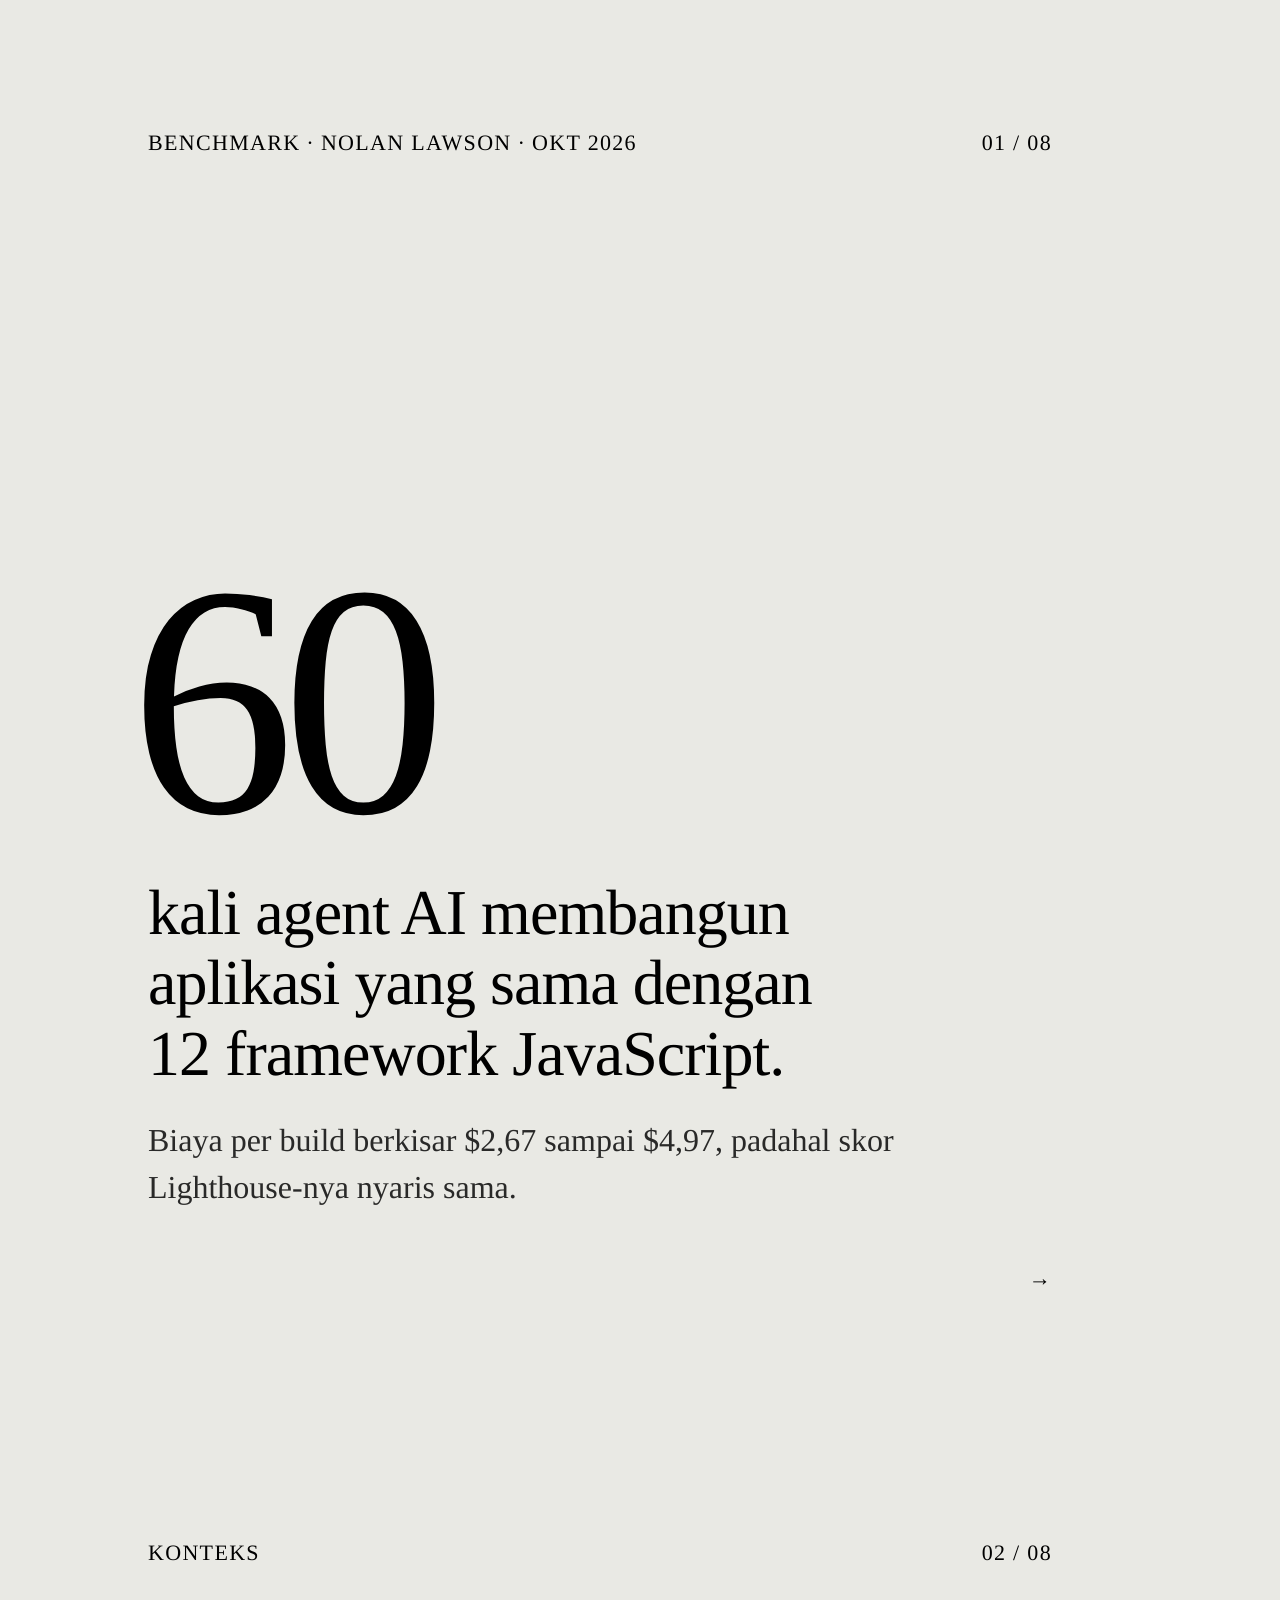
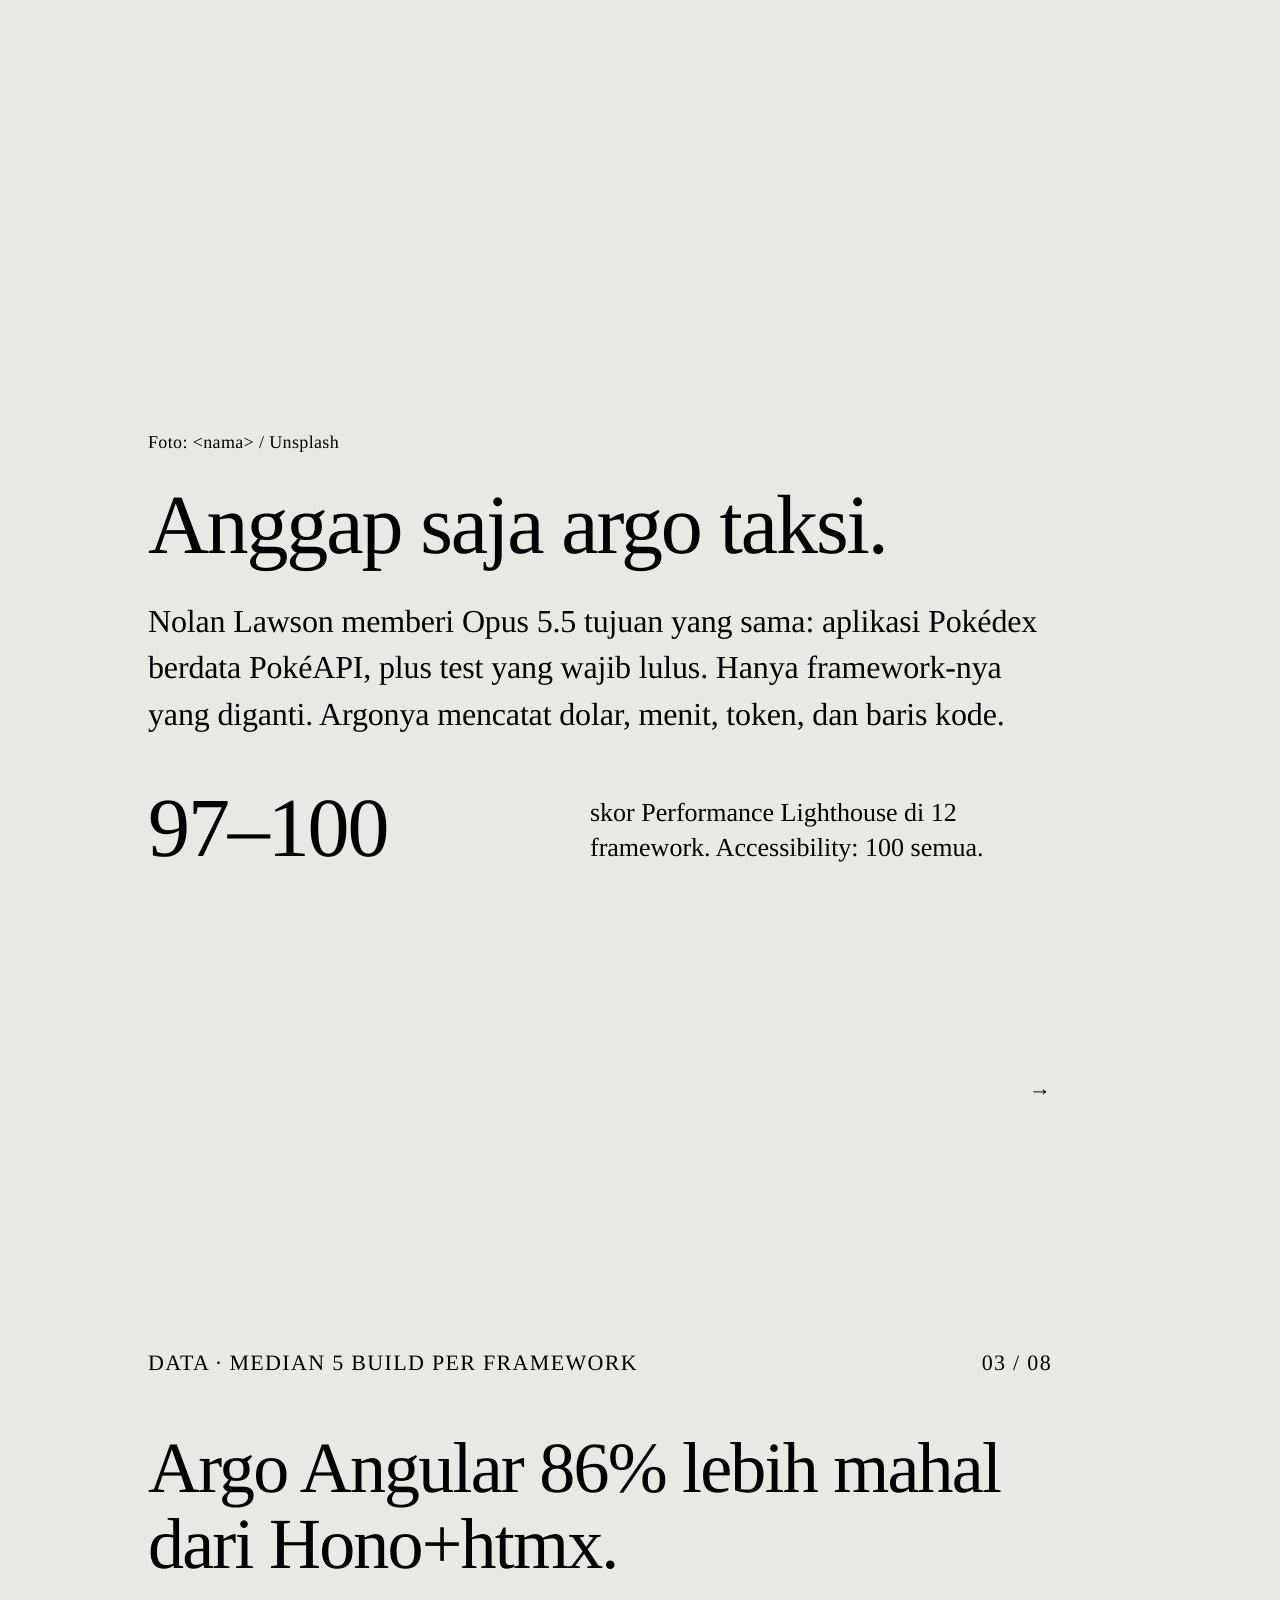
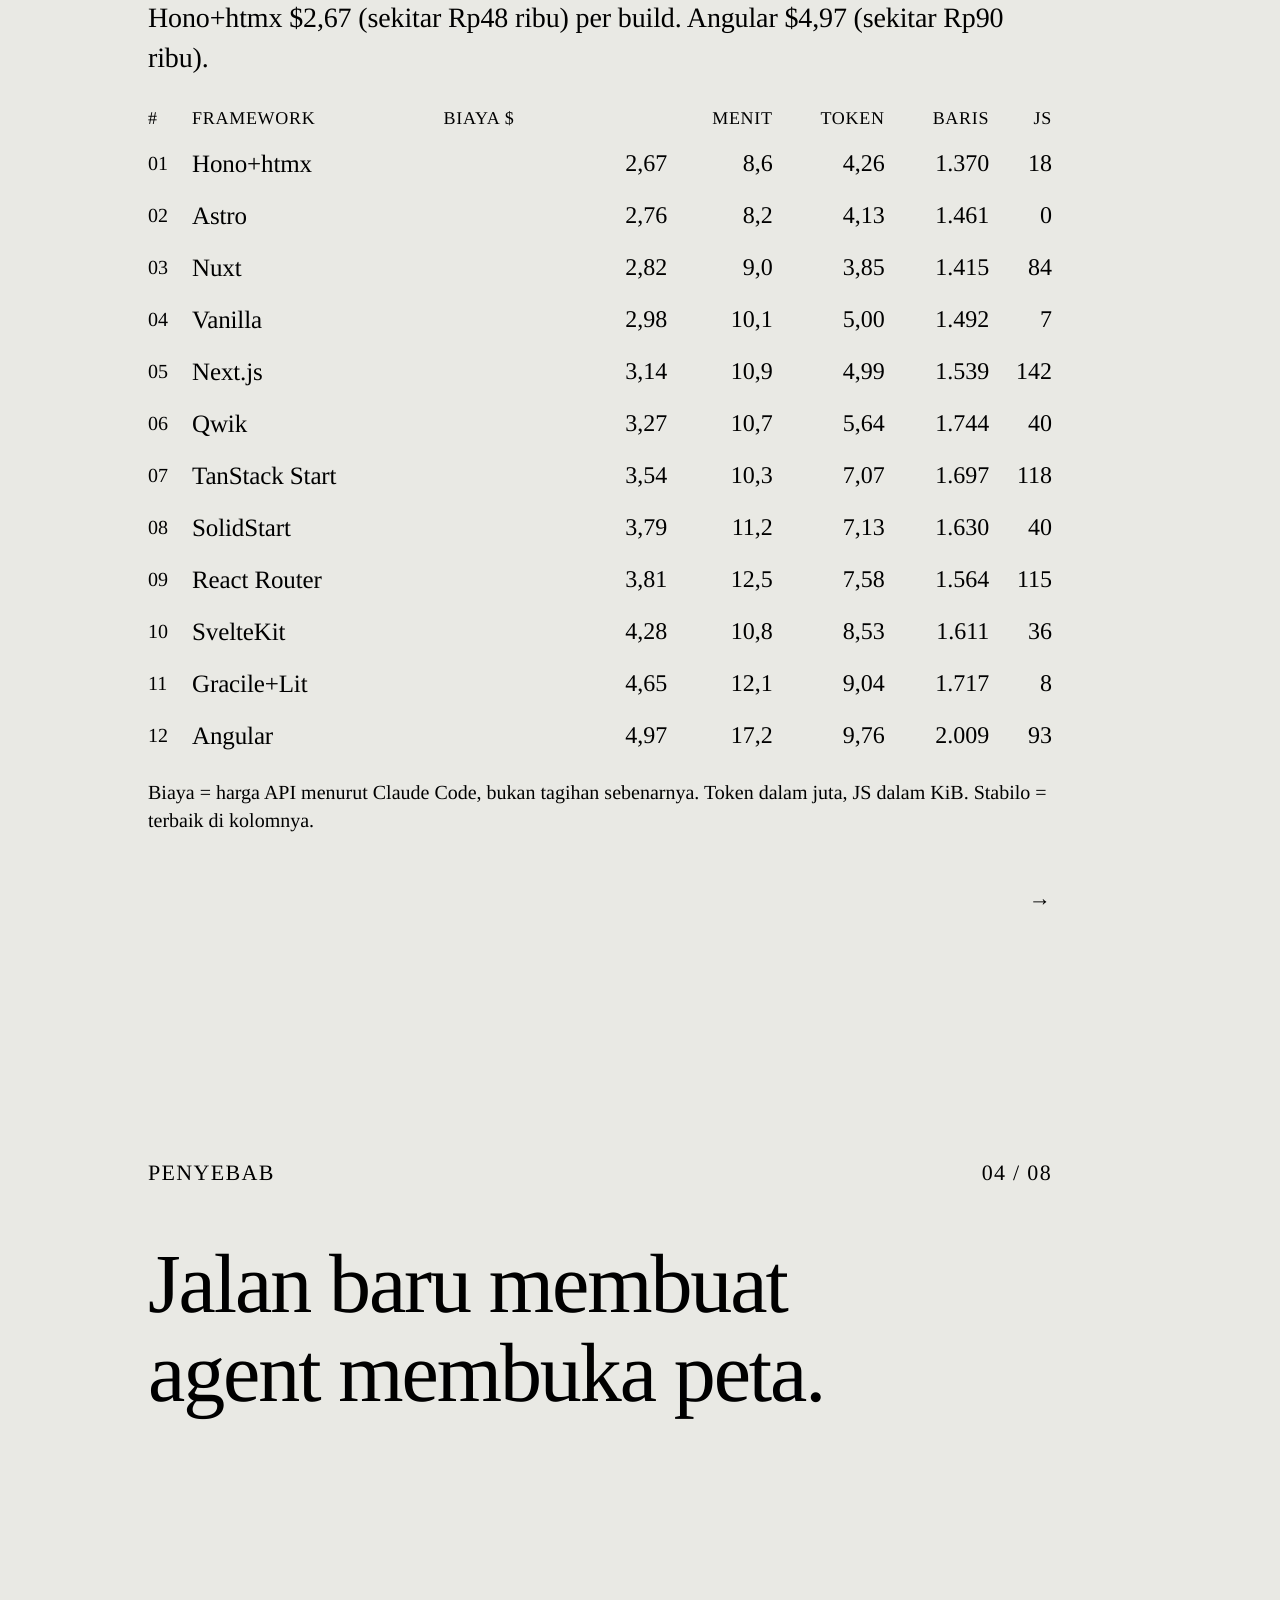
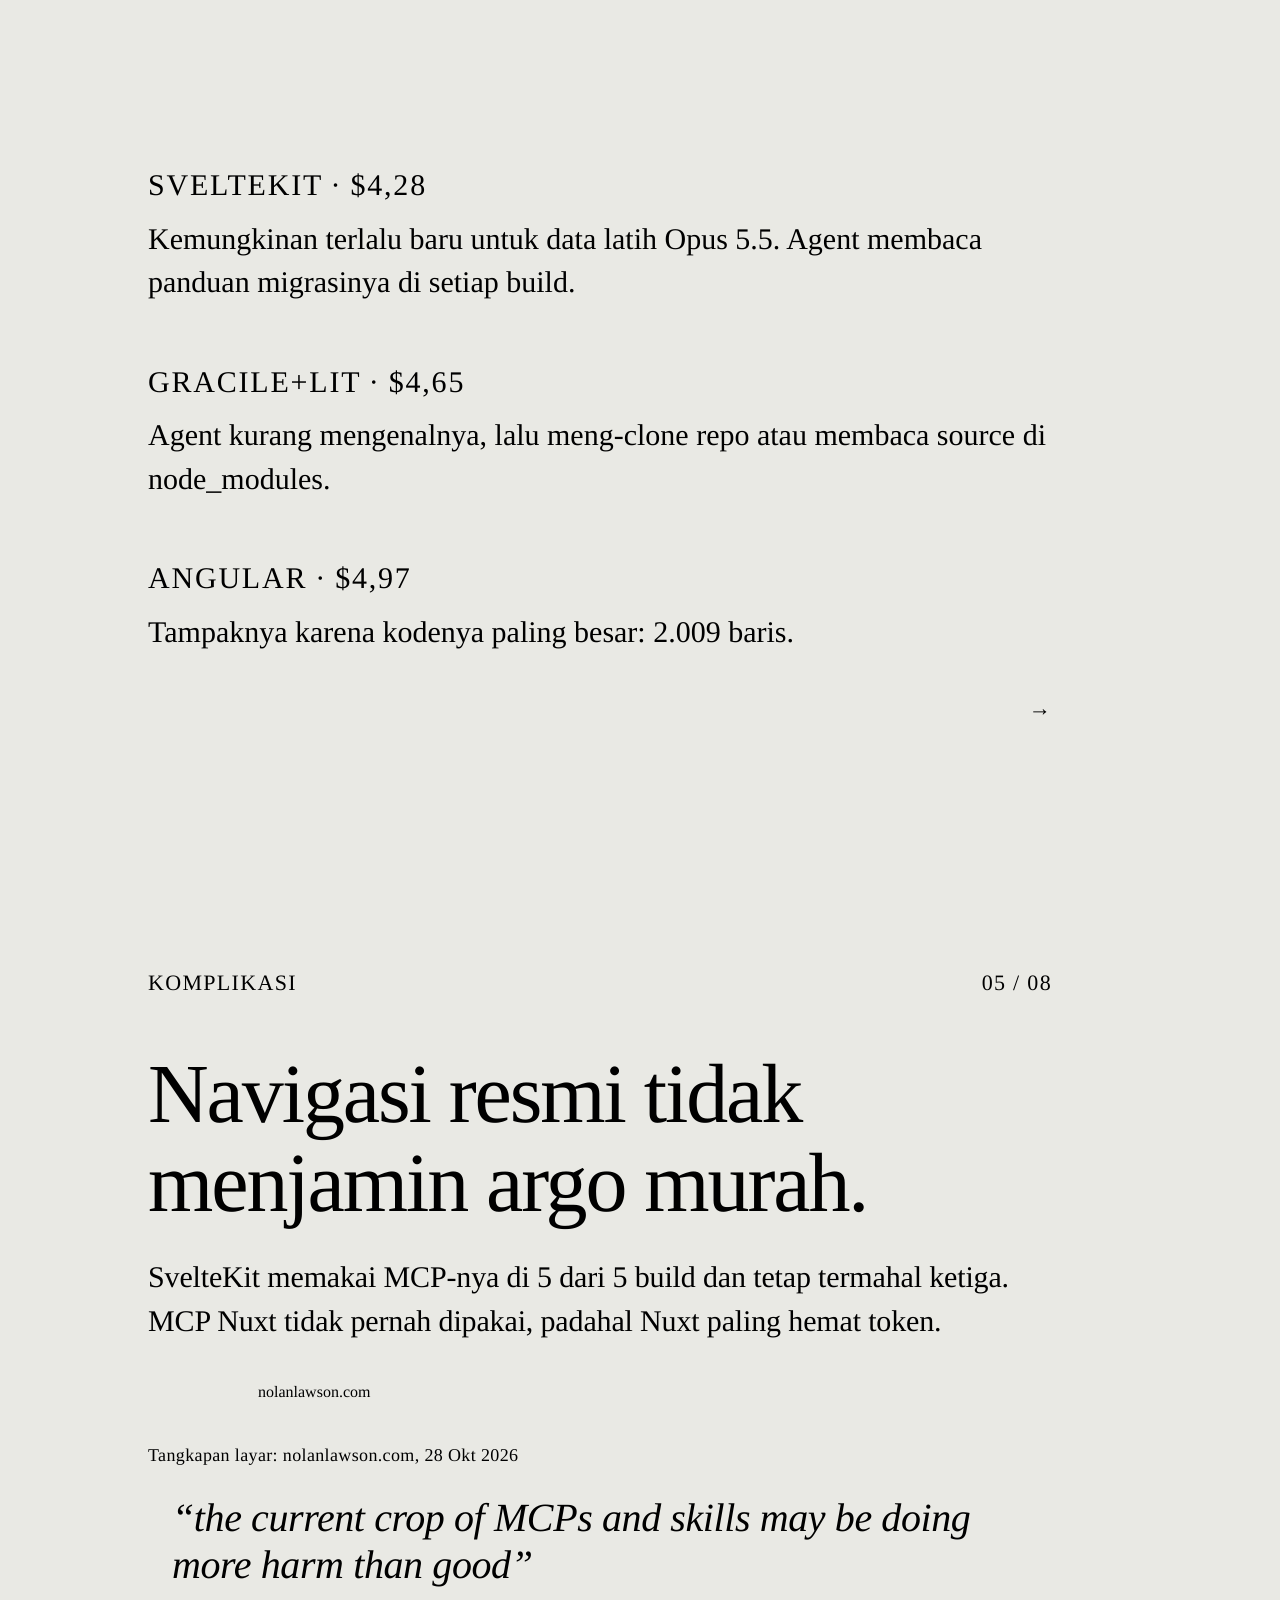
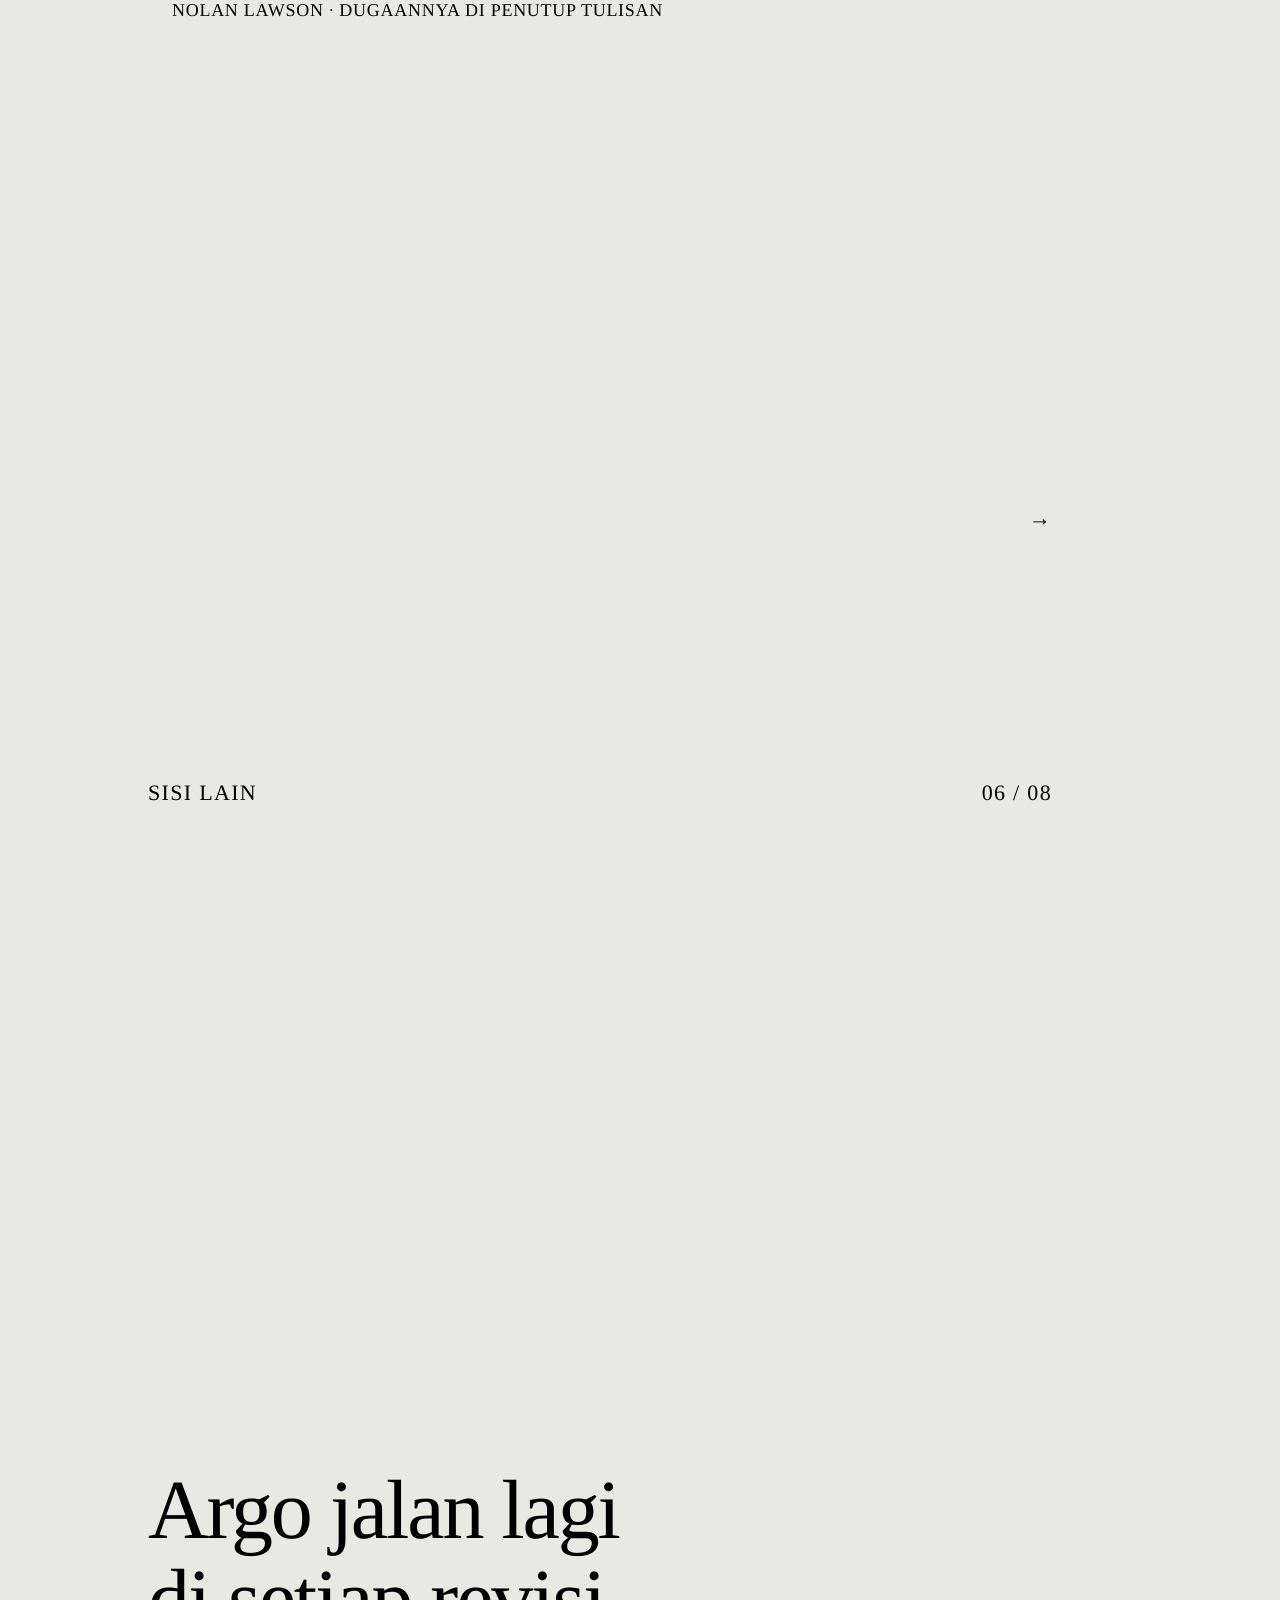
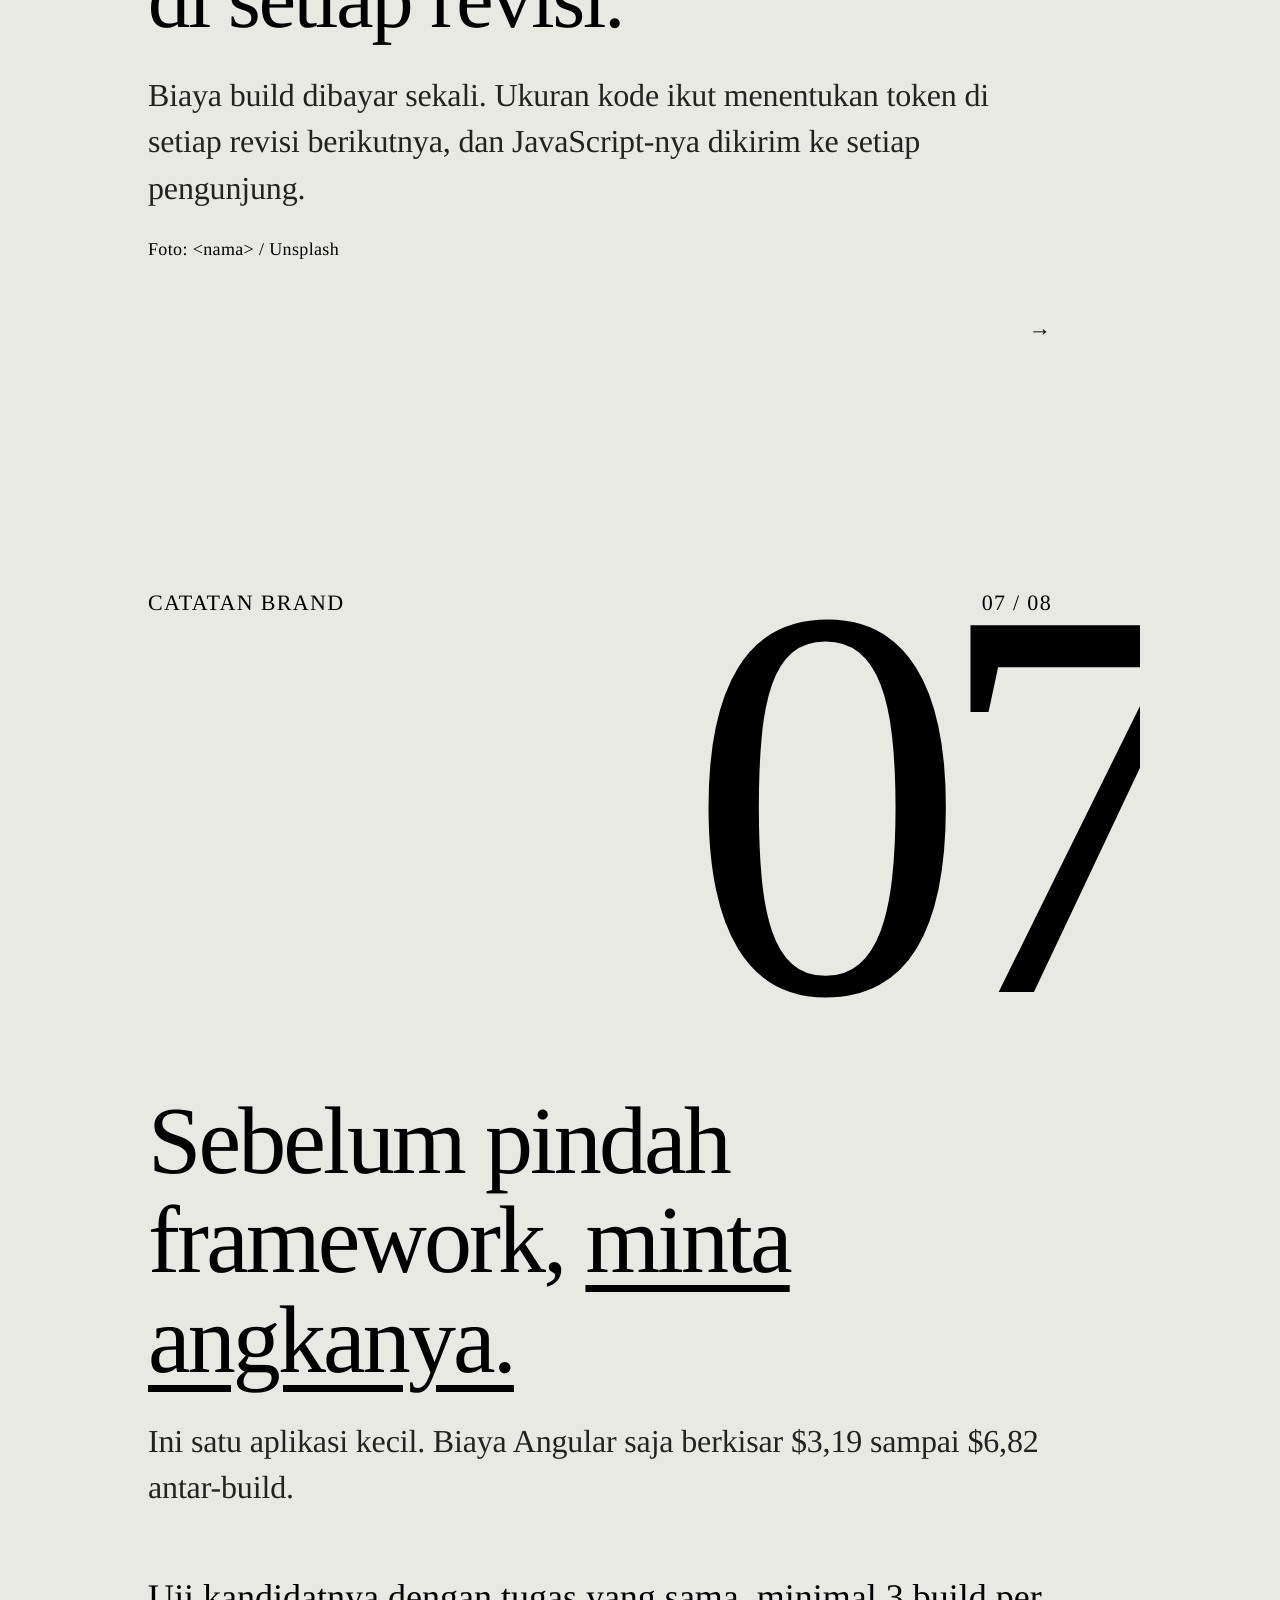
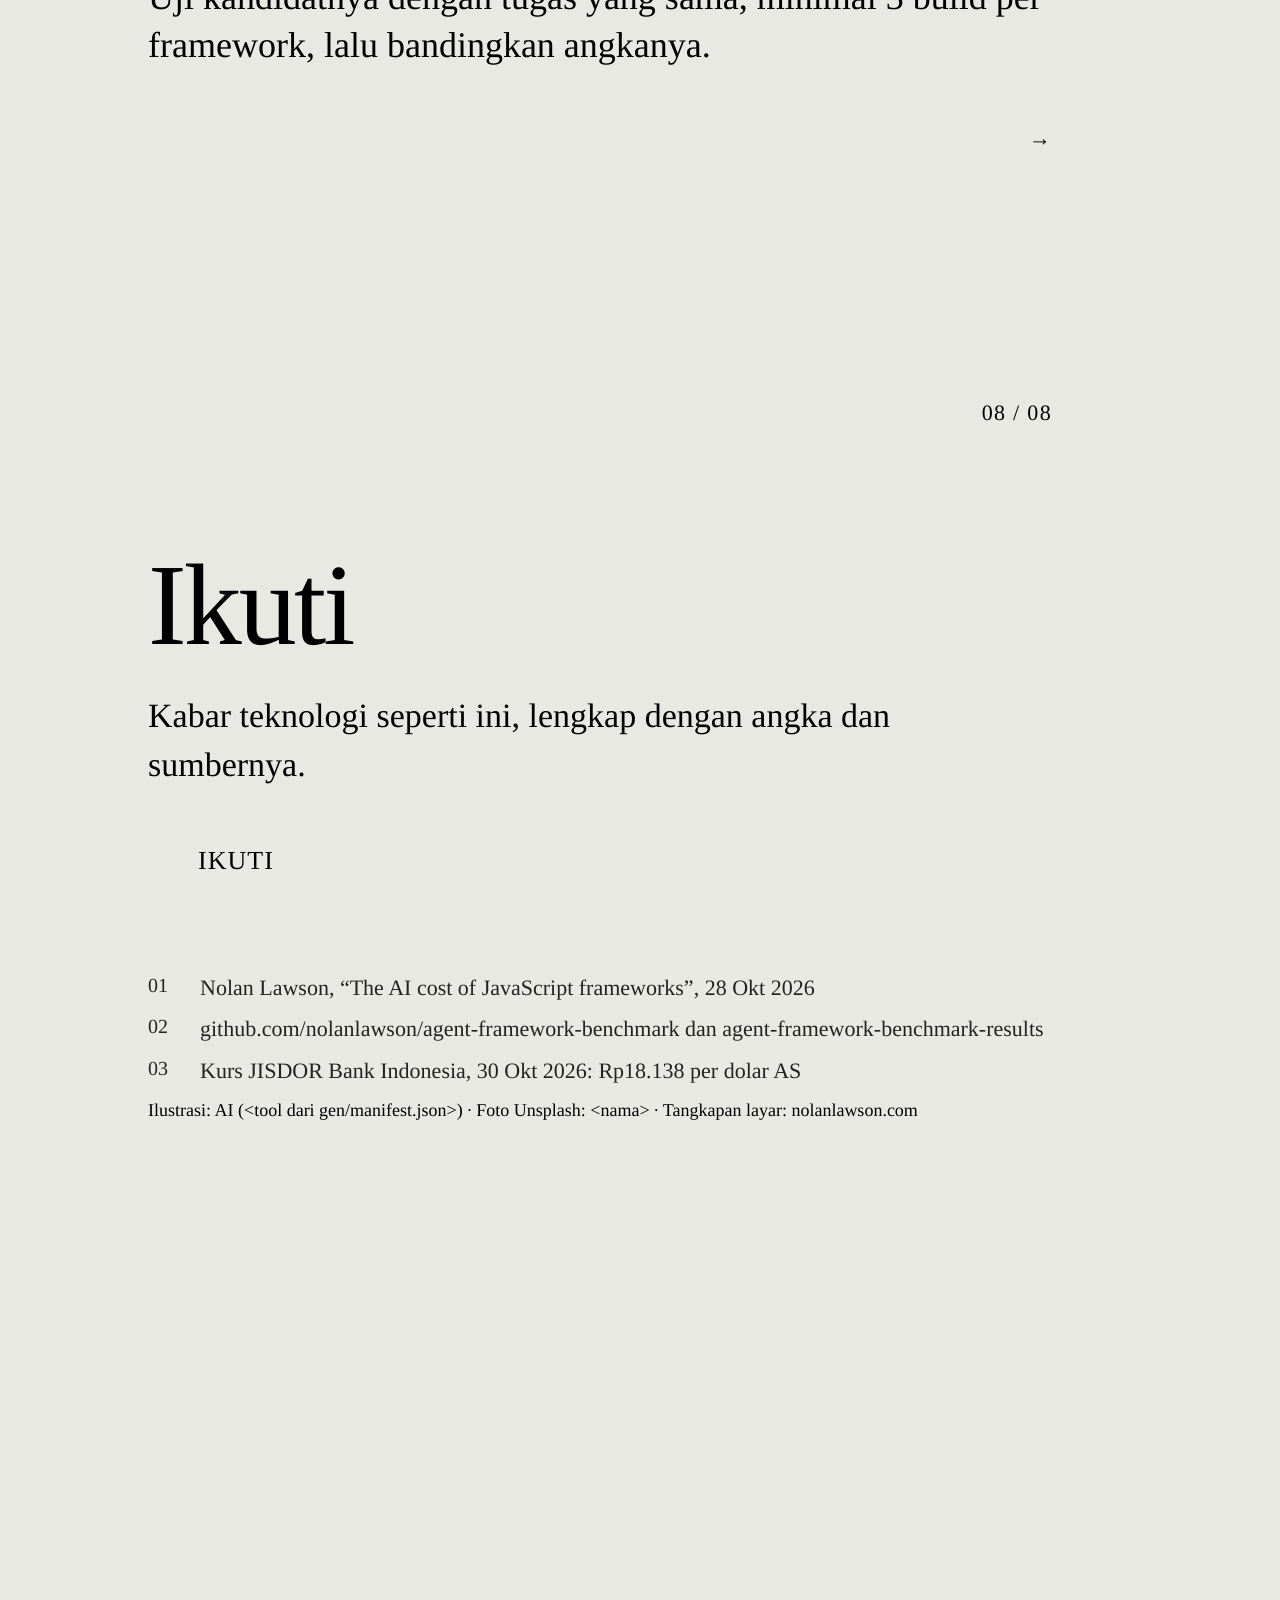
==== commit 9796b7ad: "fix: end-to-end review of docs and scripts Scripts run from the project root as <skill>/scripts; the" ====
--- a/skills/kilas-content/templates/html/example.html
+++ b/skills/kilas-content/templates/html/example.html
@@ -122,7 +122,7 @@
         <li>github.com/nolanlawson/agent-framework-benchmark dan agent-framework-benchmark-results</li>
         <li>Kurs JISDOR Bank Indonesia, 30 Okt 2026: Rp18.138 per dolar AS</li>
       </ol>
-      <p class="credits">Ilustrasi: AI (Antigravity) · Foto Unsplash: &lt;nama&gt; · Tangkapan layar: nolanlawson.com</p>
+      <p class="credits">Ilustrasi: AI (&lt;tool dari gen/manifest.json&gt;) · Foto Unsplash: &lt;nama&gt; · Tangkapan layar: nolanlawson.com</p>
     </div>
   </div>
 </section>
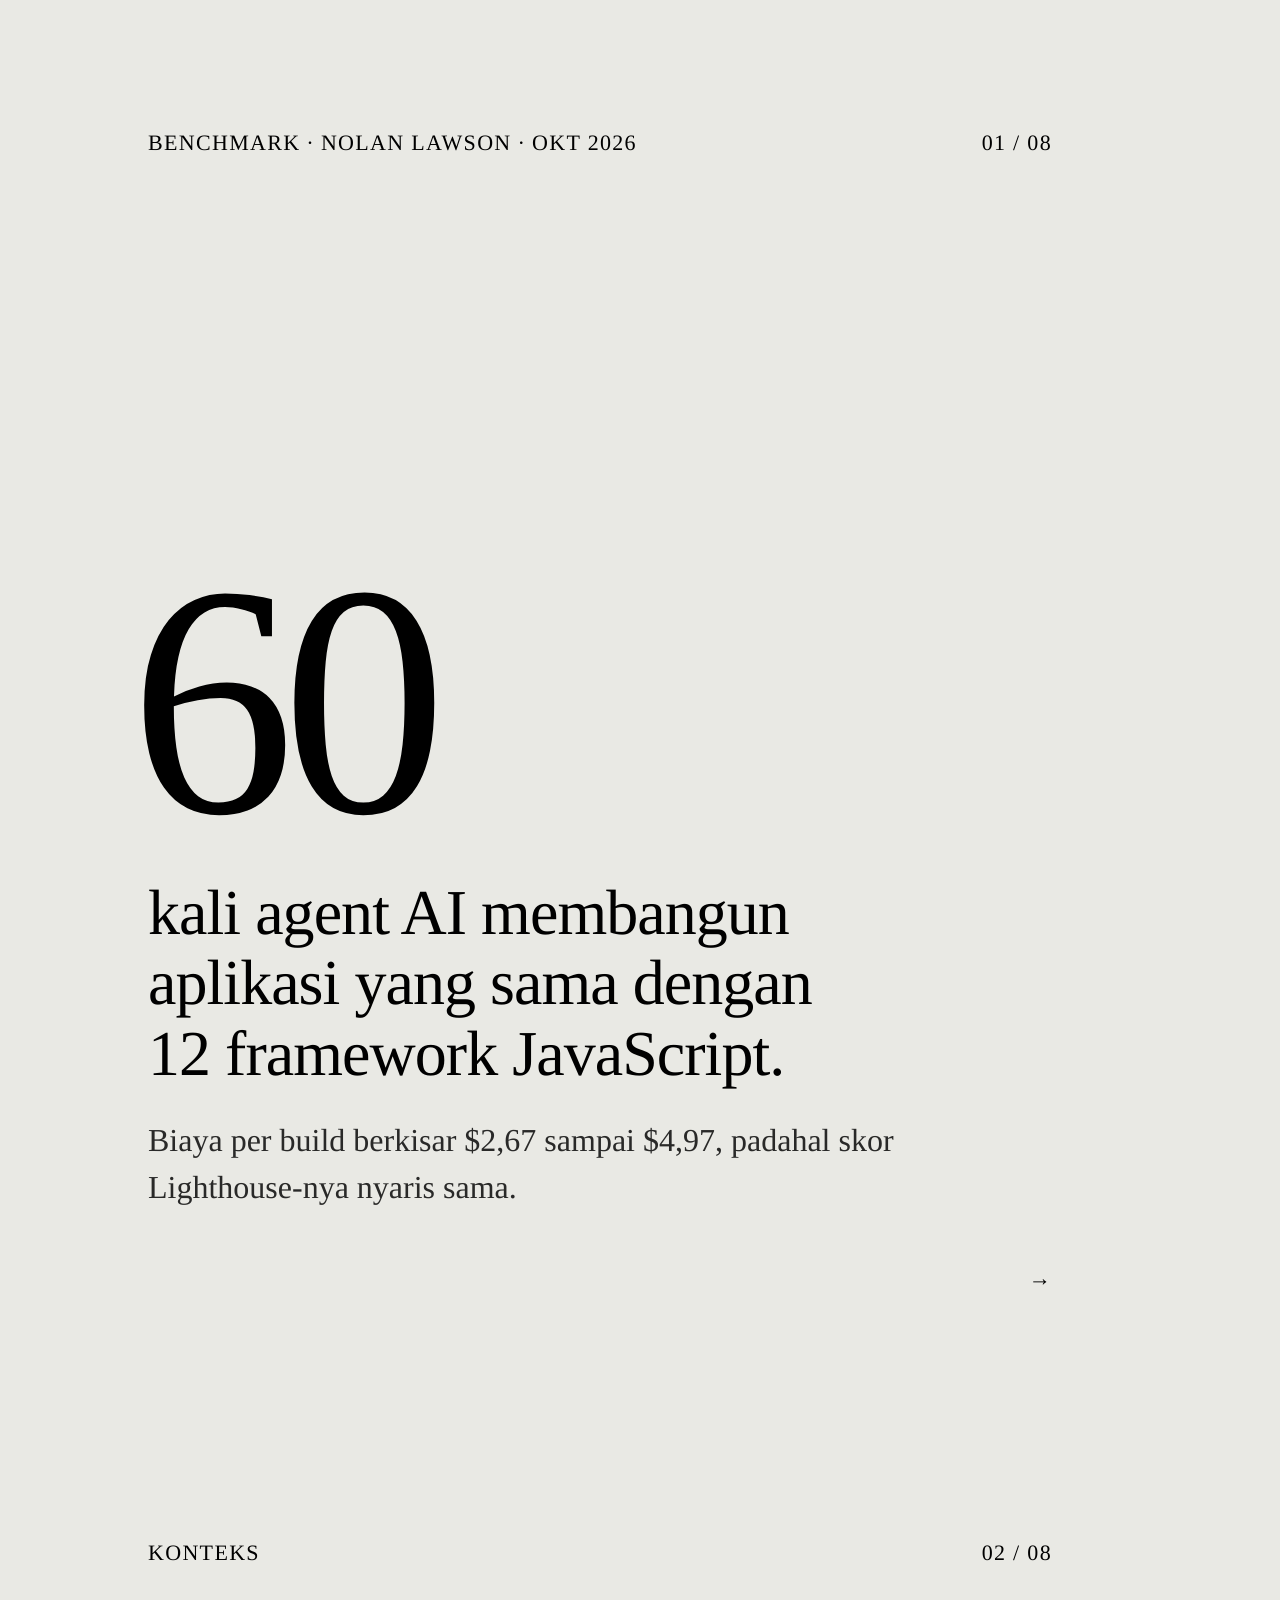
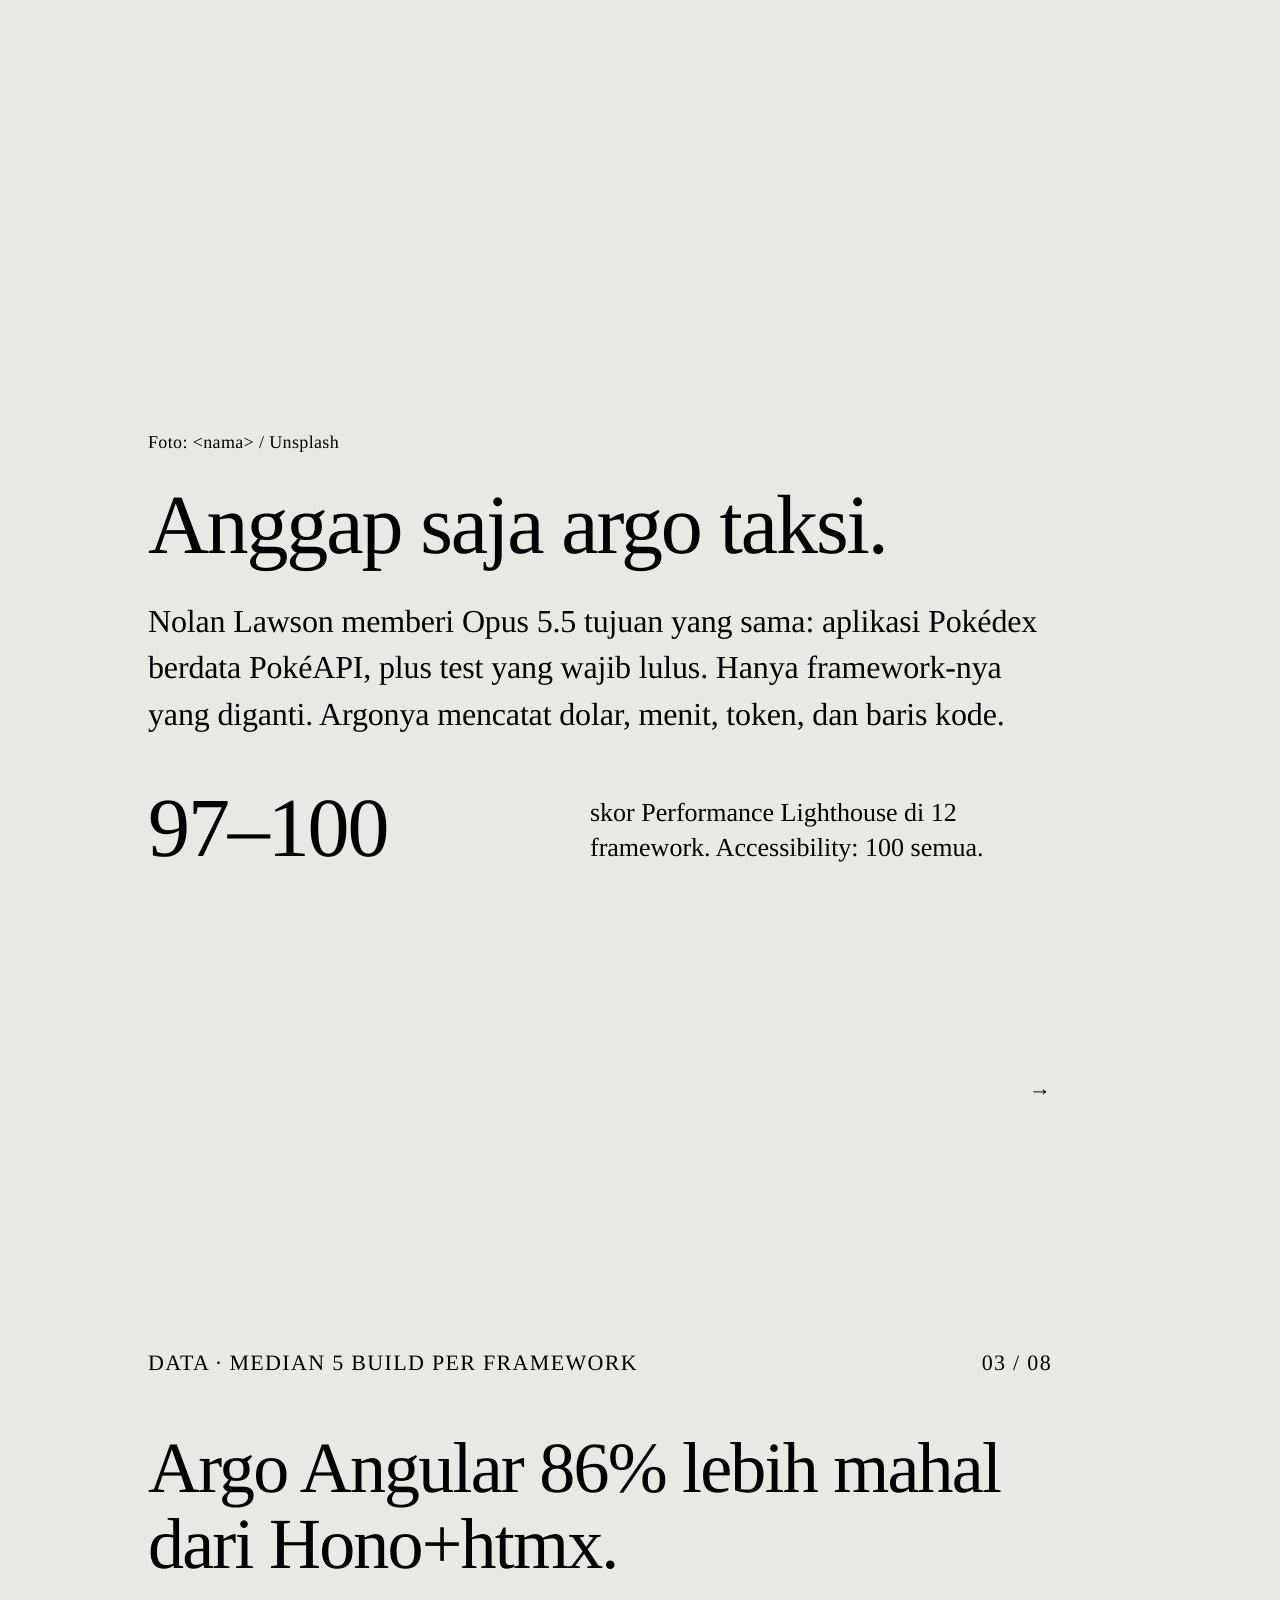
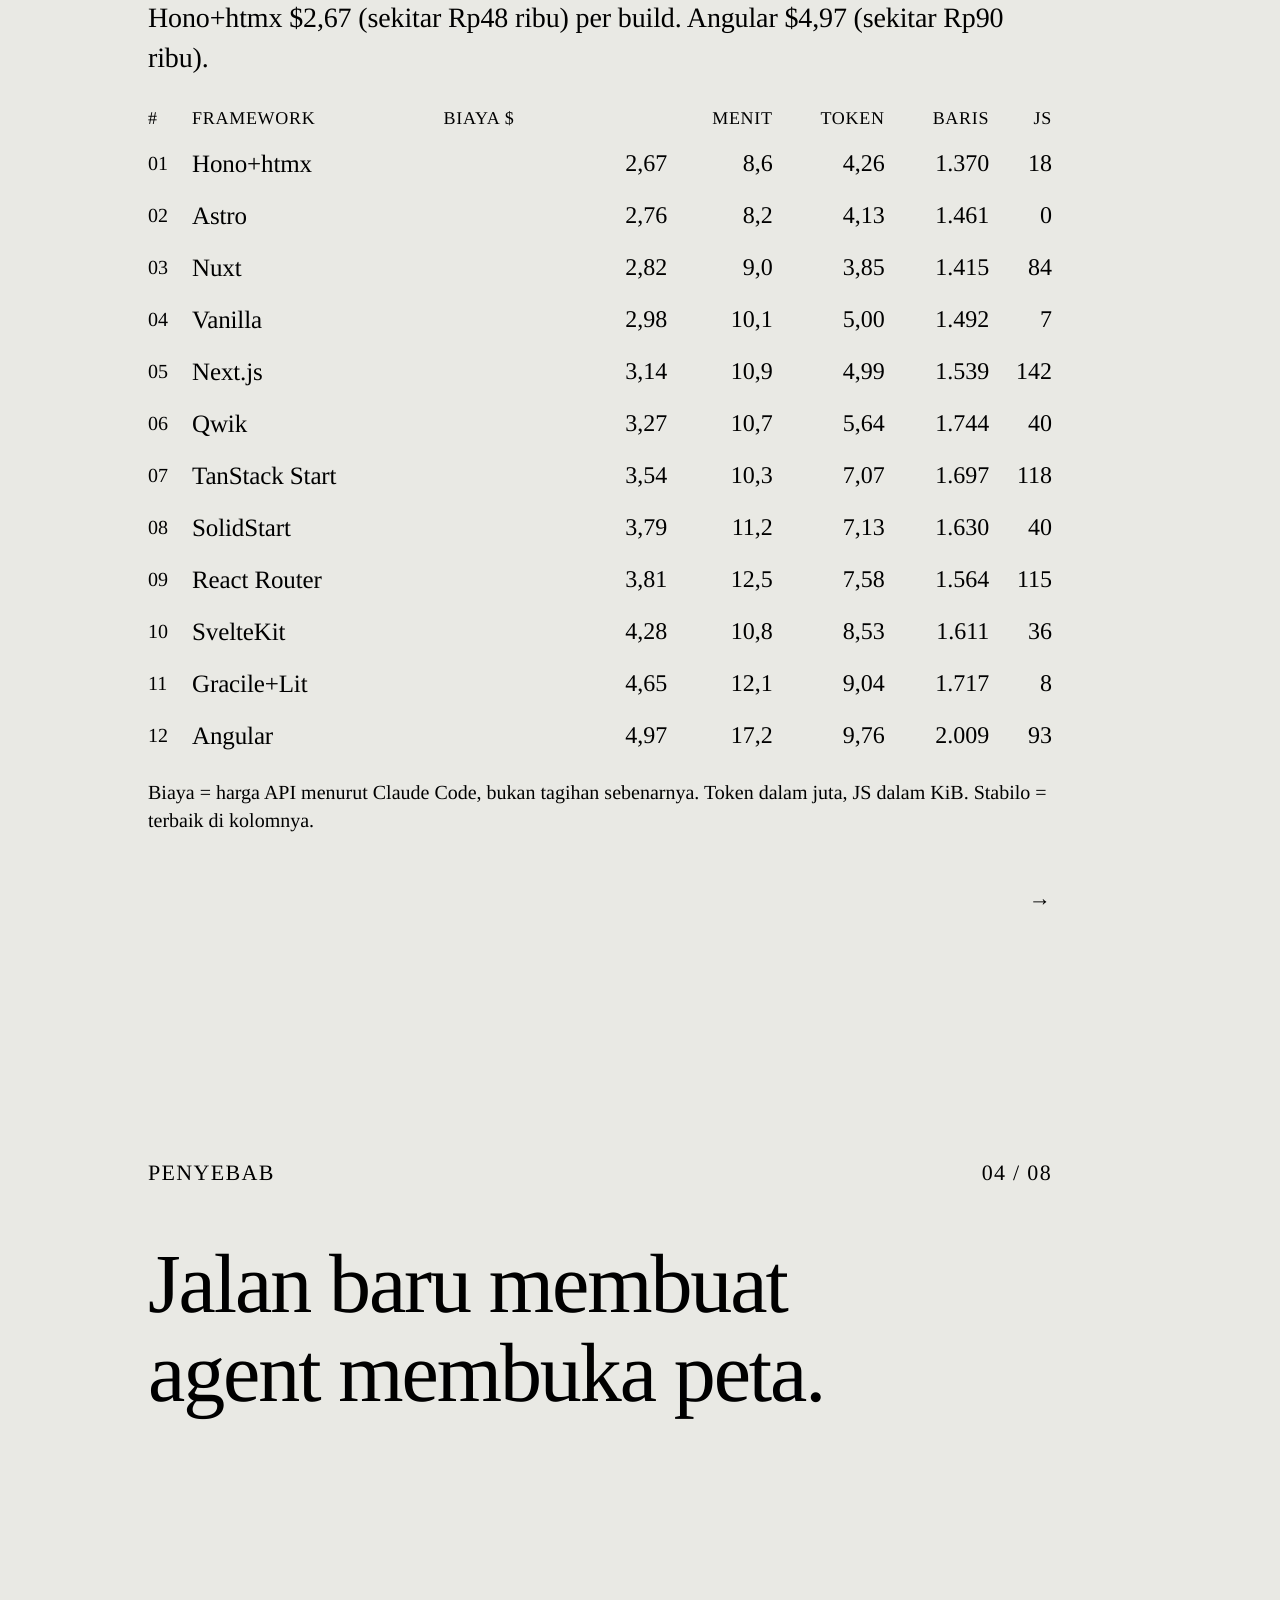
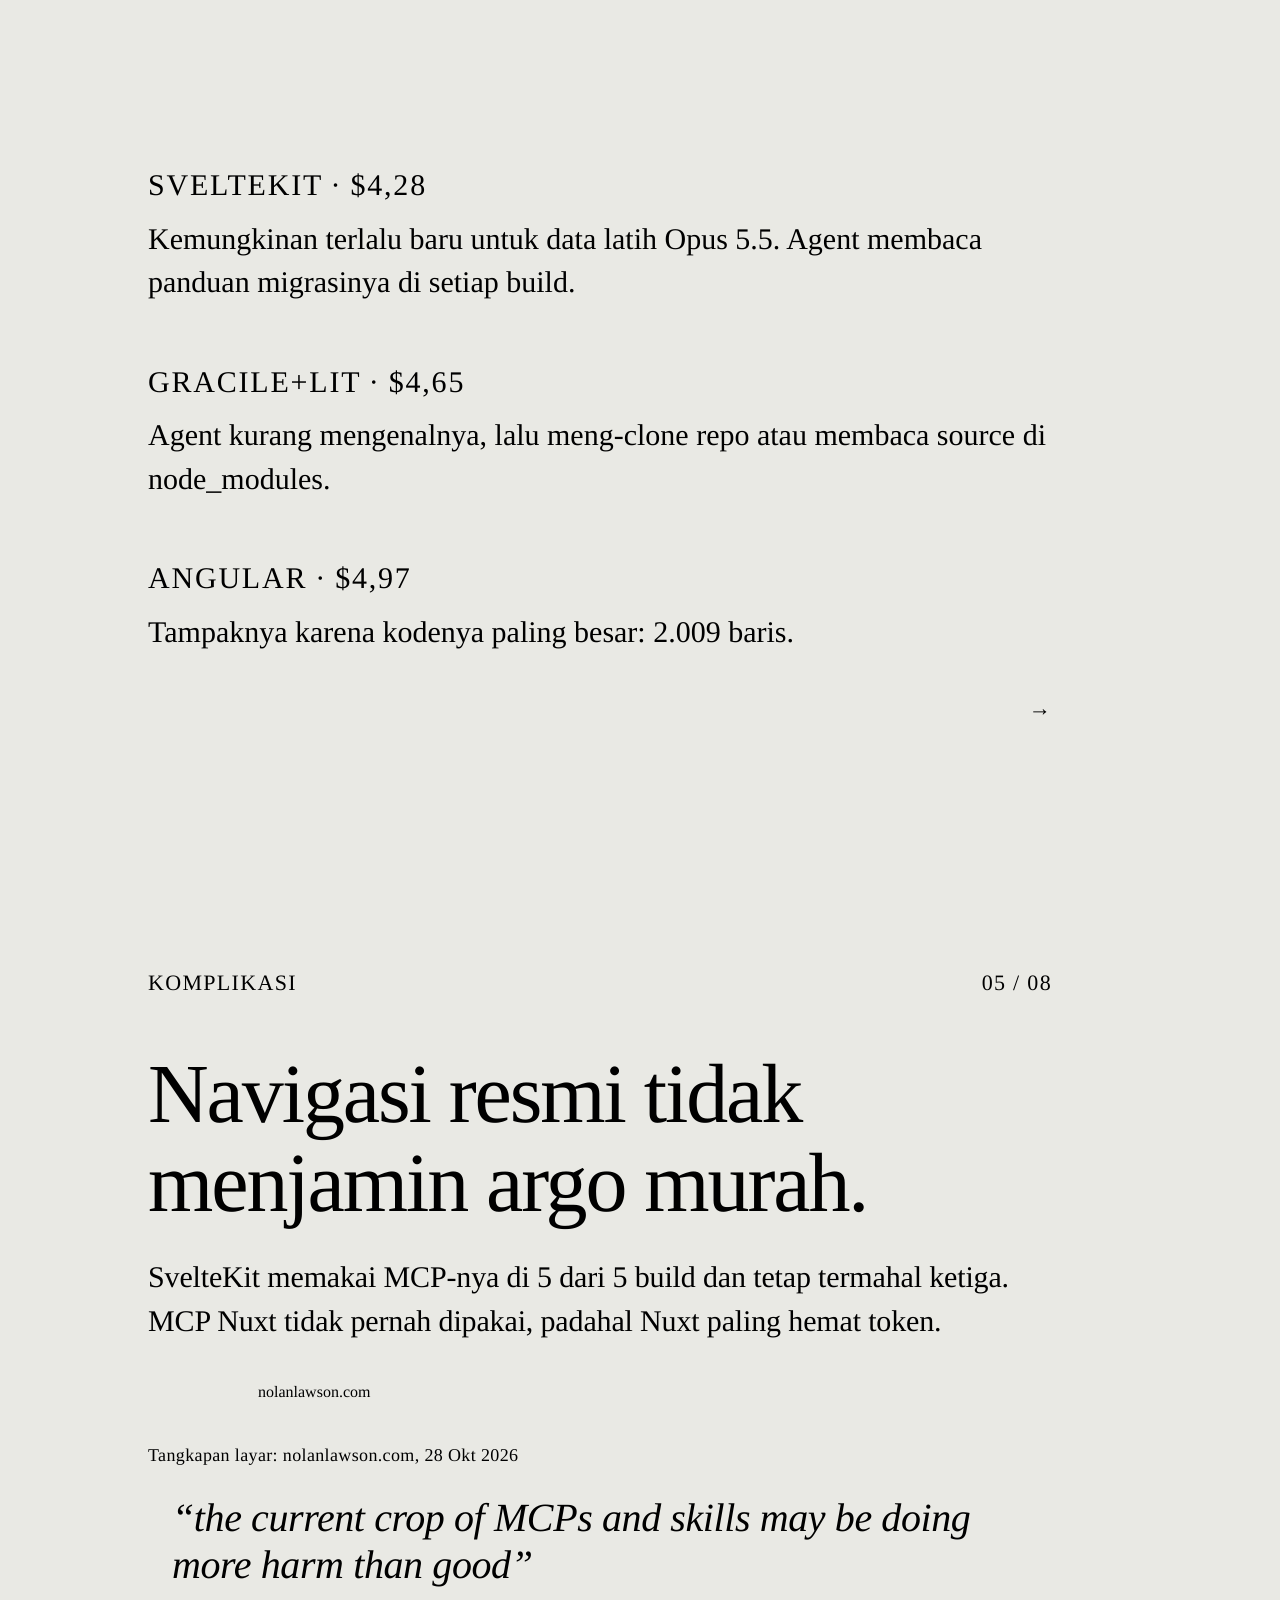
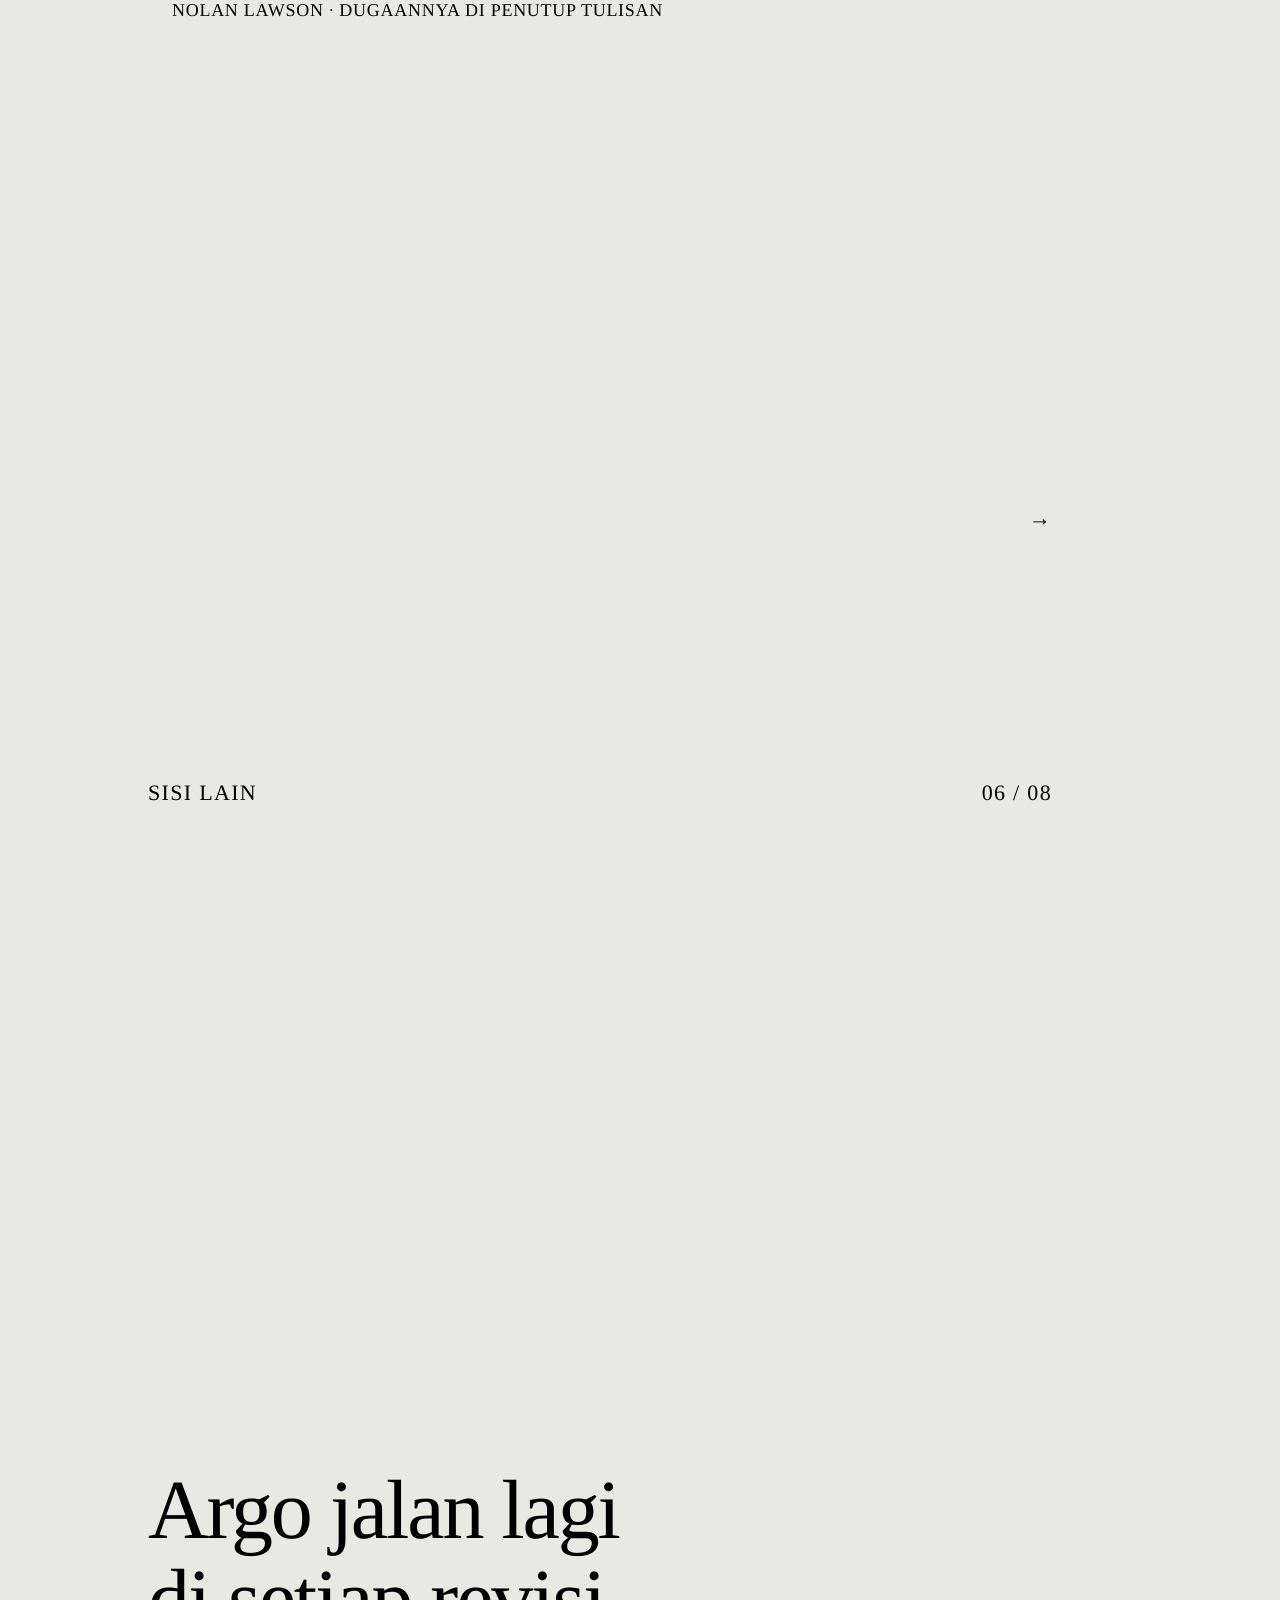
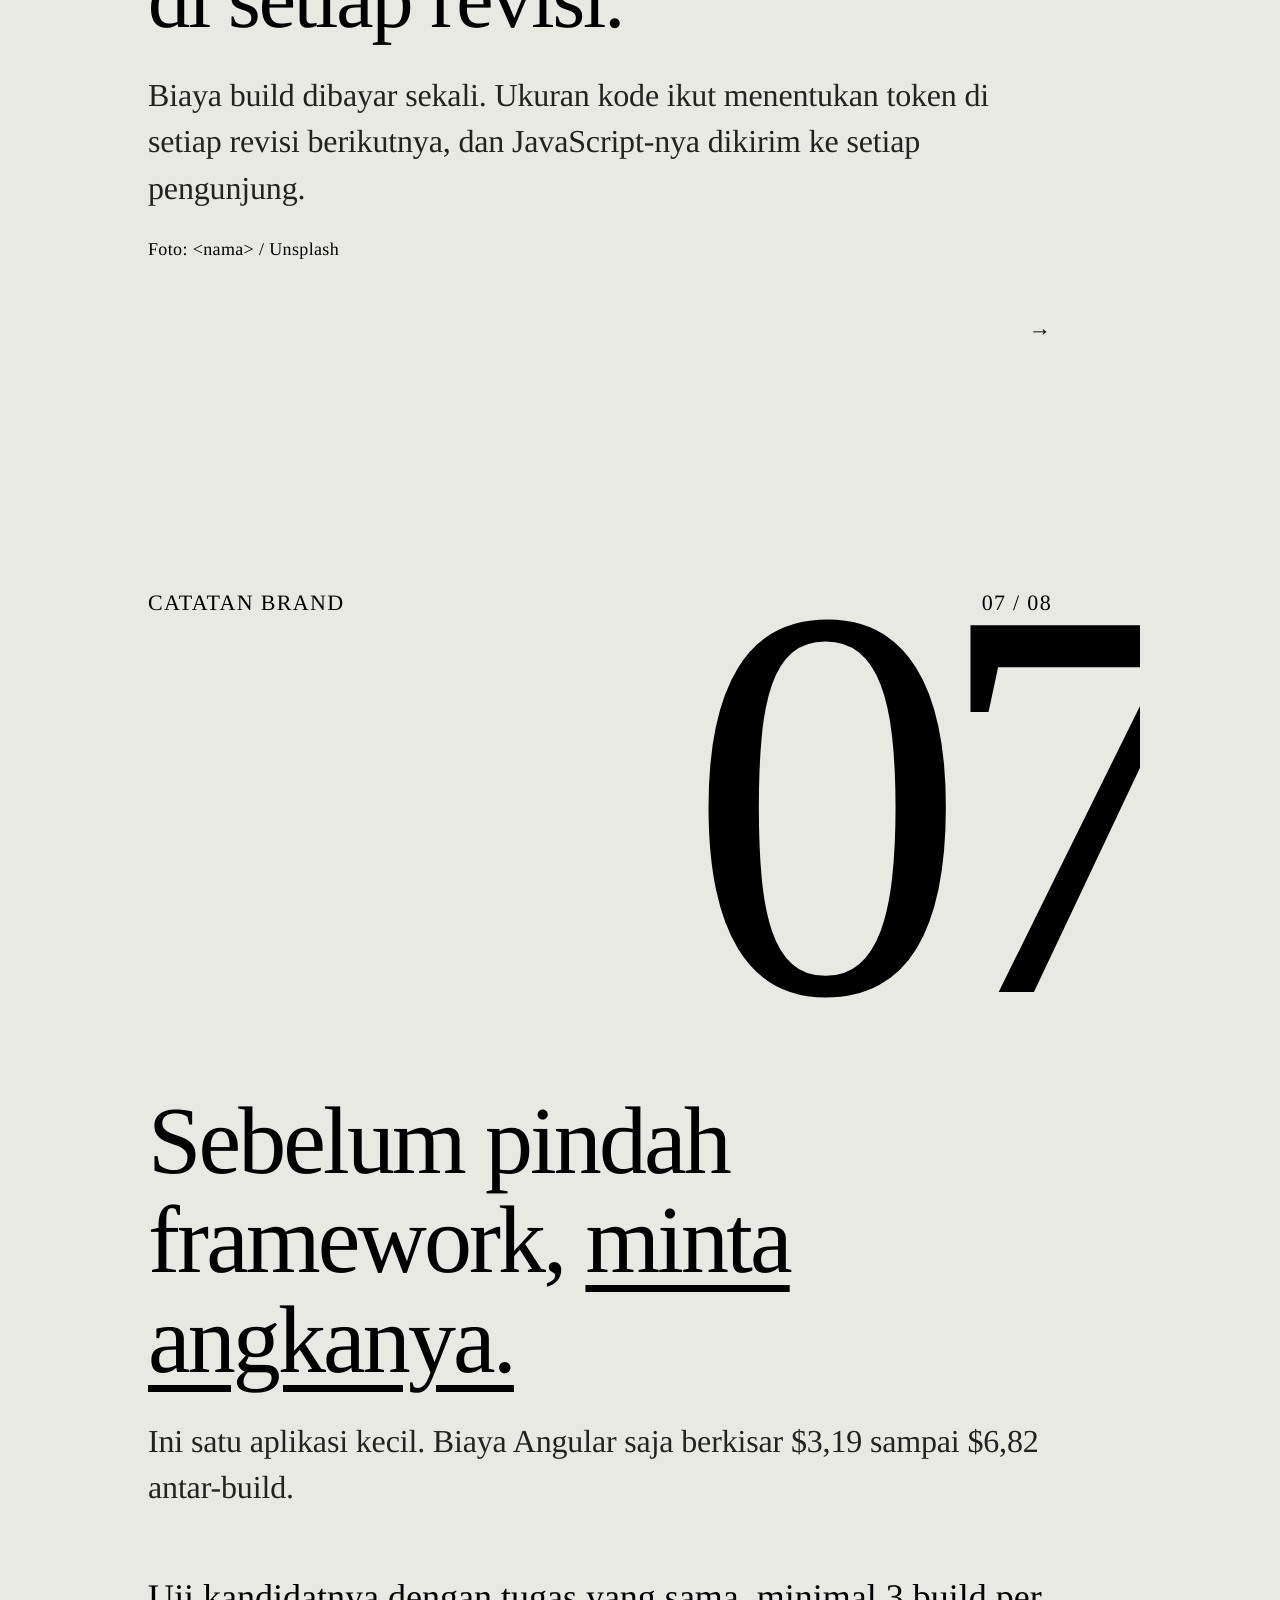
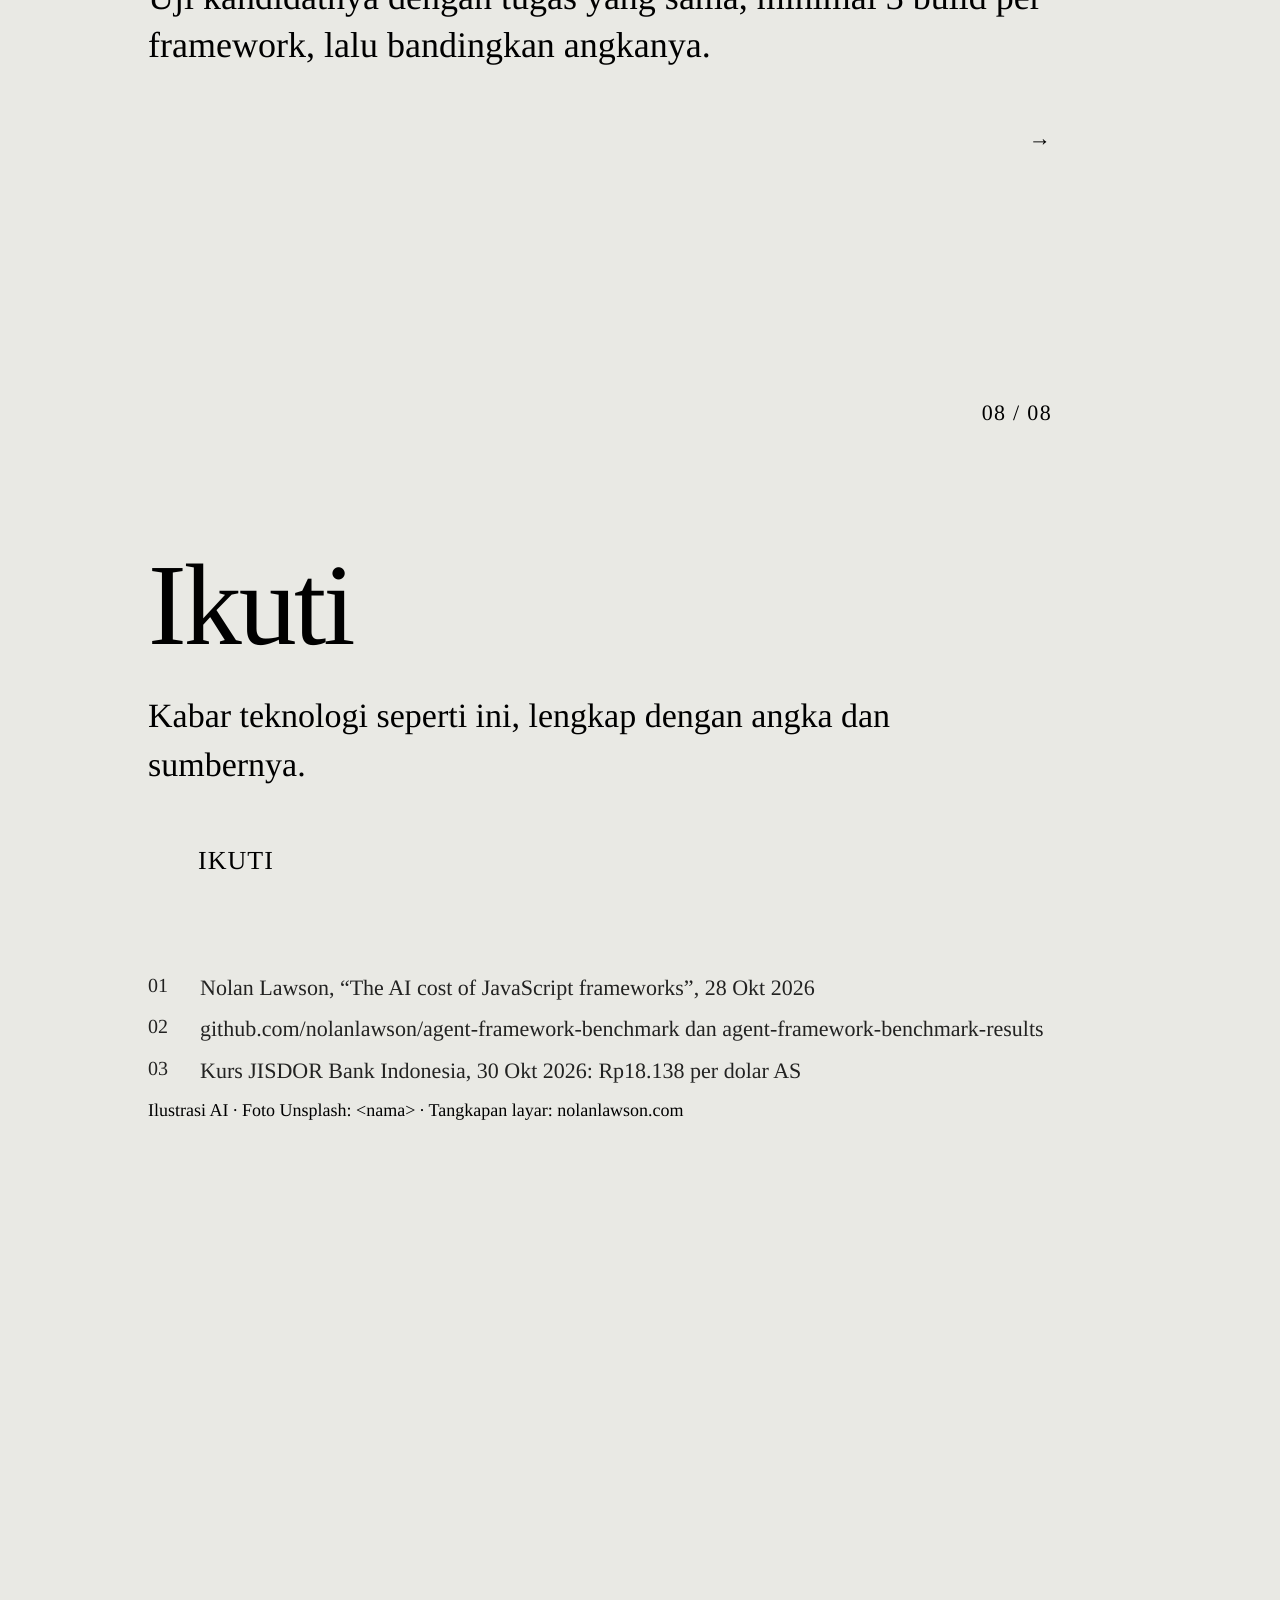
==== commit 71dd65a9: "feat: reader pass for plain, continuous carousels Lessons from a carousel about a research paper, af" ====
--- a/skills/kilas-content/templates/html/example.html
+++ b/skills/kilas-content/templates/html/example.html
@@ -122,7 +122,7 @@
         <li>github.com/nolanlawson/agent-framework-benchmark dan agent-framework-benchmark-results</li>
         <li>Kurs JISDOR Bank Indonesia, 30 Okt 2026: Rp18.138 per dolar AS</li>
       </ol>
-      <p class="credits">Ilustrasi: AI (&lt;tool dari gen/manifest.json&gt;) · Foto Unsplash: &lt;nama&gt; · Tangkapan layar: nolanlawson.com</p>
+      <p class="credits">Ilustrasi AI · Foto Unsplash: &lt;nama&gt; · Tangkapan layar: nolanlawson.com</p>
     </div>
   </div>
 </section>
